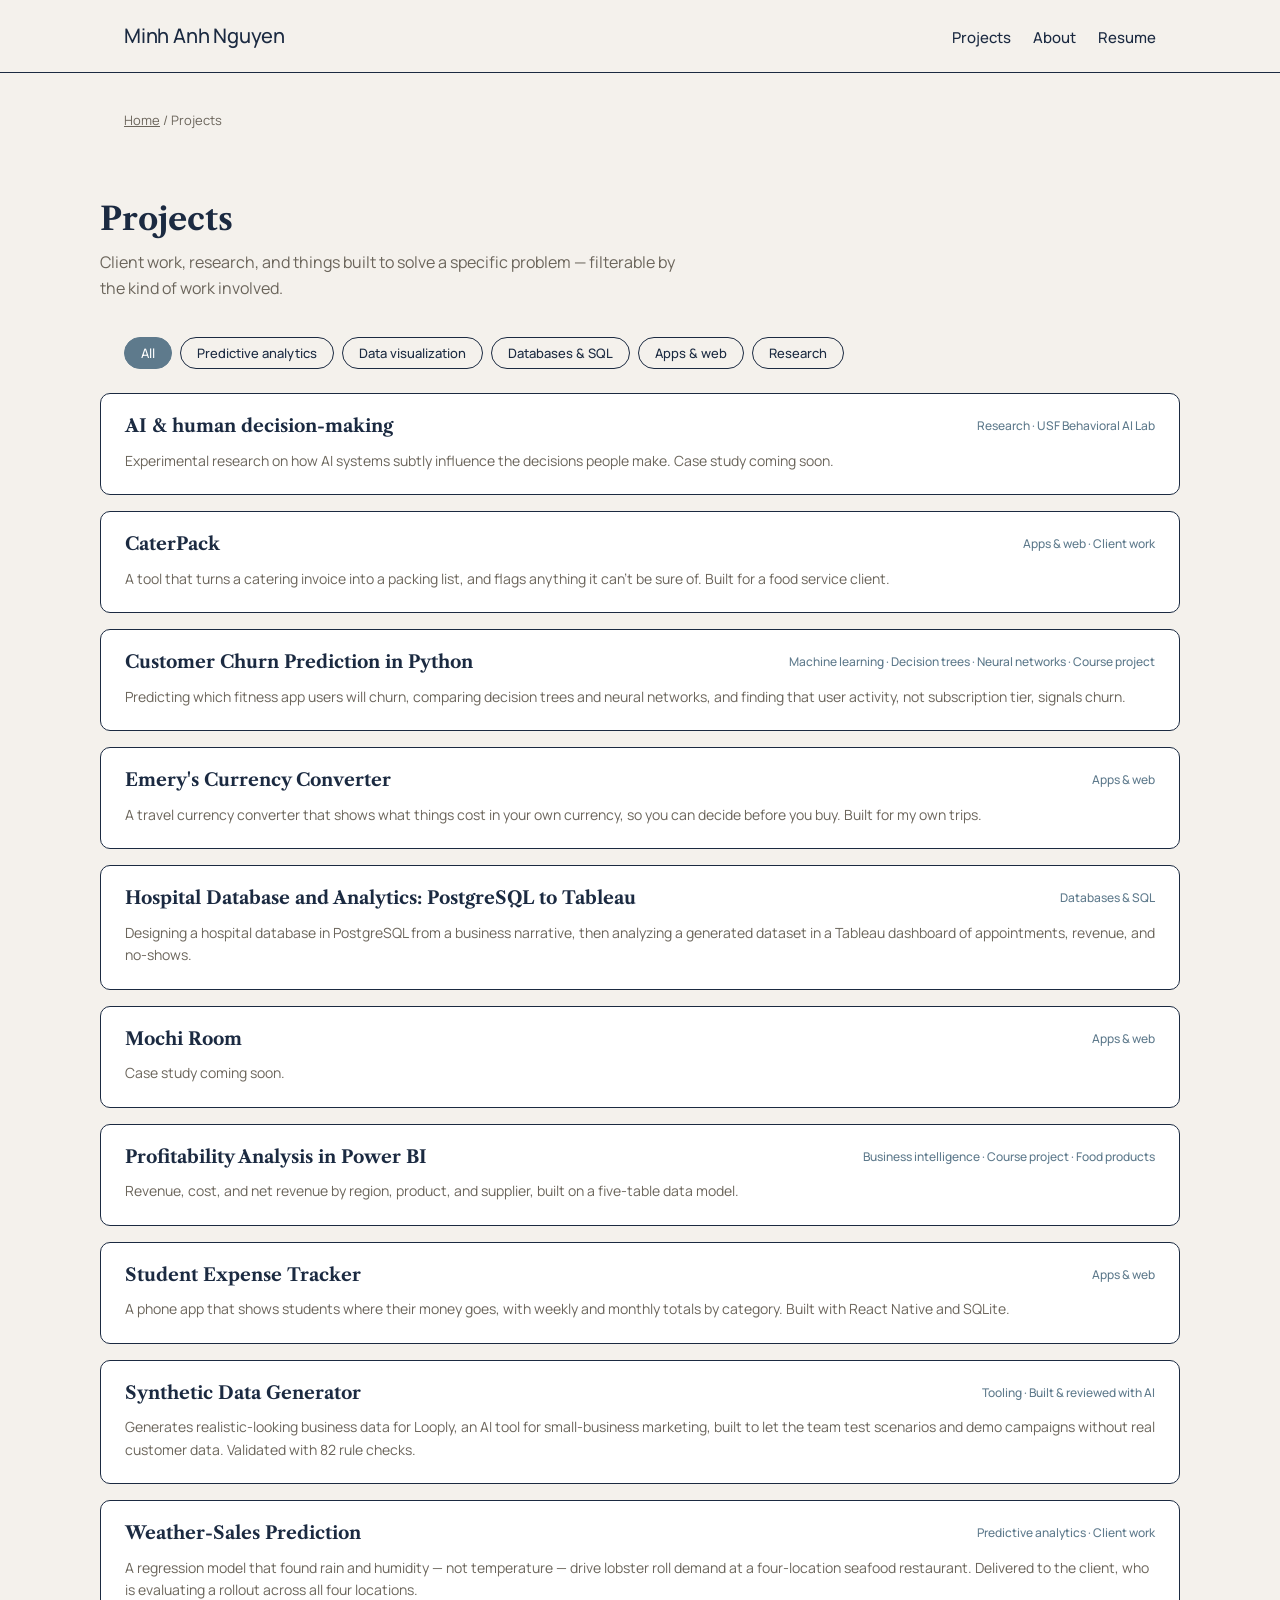
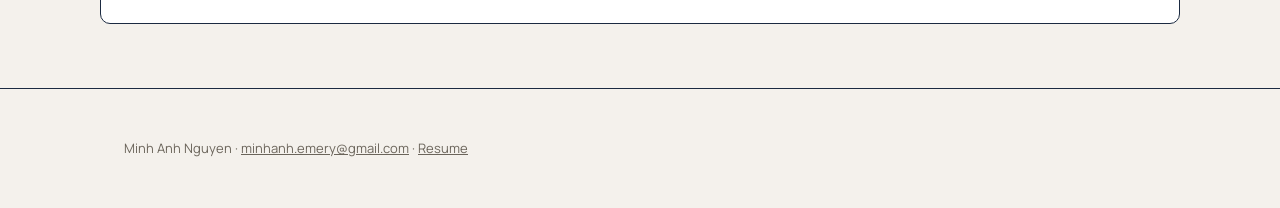
==== projects.html @ ef8d98a0 "tailor index page and projects" ====
<!DOCTYPE html>
<html lang="en">
<head>
  <meta charset="UTF-8">
  <meta name="viewport" content="width=device-width, initial-scale=1.0">
  <title>Projects — Minh Anh Nguyen</title>
  <meta name="description" content="A full index of Minh Anh Nguyen's analytics, database, app, and research projects.">
  <link rel="preconnect" href="https://fonts.googleapis.com">
  <link rel="preconnect" href="https://fonts.gstatic.com" crossorigin>
  <link rel="stylesheet" href="https://fonts.googleapis.com/css2?family=Libre+Caslon+Text:wght@400;700&family=Manrope:wght@400;500&display=swap">
  <link rel="stylesheet" href="styles.css">
</head>
<body>

  <nav class="nav">
    <div class="nav__inner">
      <a href="index.html" class="wordmark">Minh Anh Nguyen</a>
      <div class="nav__links">
        <a href="projects.html">Projects</a>
        <a href="index.html#about">About</a>
        <a href="resume.pdf">Resume</a>
      </div>
    </div>
  </nav>

  <div class="wrap">
    <p class="breadcrumb"><a href="index.html">Home</a> / Projects</p>
  </div>

  <div class="wrap page-head">
    <h1>Projects</h1>
    <p>Client work, research, and things built to solve a specific problem — filterable by the kind of work involved.</p>
  </div>

  <div class="wrap">
    <div class="filters" role="group" aria-label="Filter projects">
      <button class="toggle is-active" data-filter="all" type="button">All</button>
      <button class="toggle" data-filter="predictive" type="button">Predictive analytics</button>
      <button class="toggle" data-filter="dataviz" type="button">Data visualization</button>
      <button class="toggle" data-filter="database" type="button">Databases &amp; SQL</button>
      <button class="toggle" data-filter="app" type="button">Apps &amp; web</button>
      <button class="toggle" data-filter="research" type="button">Research</button>
    </div>
  </div>

  <div class="wrap project-list" id="projectList">

    <div class="project-row" data-cat="research">
      <h2 class="project-row__title">AI &amp; human decision-making</h2>
      <p class="project-row__meta">Research · USF Behavioral AI Lab</p>
      <p class="project-row__desc">Experimental research on how AI systems subtly influence the decisions people make. Case study coming soon.</p>
    </div>

    <a class="project-row" href="projects/caterpack.html" data-cat="app">
      <h2 class="project-row__title">CaterPack</h2>
      <p class="project-row__meta">Apps &amp; web · Client work</p>
      <p class="project-row__desc">A tool that turns a catering invoice into a packing list, and flags anything it can't be sure of. Built for a food service client.</p>
    </a>

    <a class="project-row" href="projects/churn-prediction.html" data-cat="predictive">
      <h2 class="project-row__title">Customer Churn Prediction in Python</h2>
      <p class="project-row__meta">Machine learning · Decision trees · Neural networks · Course project</p>
      <p class="project-row__desc">Predicting which fitness app users will churn, comparing decision trees and neural networks, and finding that user activity, not subscription tier, signals churn.</p>
    </a>

    <a class="project-row" href="projects/currency-converter.html" data-cat="app">
      <h2 class="project-row__title">Emery's Currency Converter</h2>
      <p class="project-row__meta">Apps &amp; web</p>
      <p class="project-row__desc">A travel currency converter that shows what things cost in your own currency, so you can decide before you buy. Built for my own trips.</p>
    </a>

    <a class="project-row" href="projects/hospital-database.html" data-cat="database">
      <h2 class="project-row__title">Hospital Database and Analytics: PostgreSQL to Tableau</h2>
      <p class="project-row__meta">Databases &amp; SQL</p>
      <p class="project-row__desc">Designing a hospital database in PostgreSQL from a business narrative, then analyzing a generated dataset in a Tableau dashboard of appointments, revenue, and no-shows.</p>
    </a>

    <div class="project-row" data-cat="app">
      <h2 class="project-row__title">Mochi Room</h2>
      <p class="project-row__meta">Apps &amp; web</p>
      <p class="project-row__desc">Case study coming soon.</p>
    </div>

    <a class="project-row" href="projects/revenue-dashboard.html" data-cat="dataviz">
      <h2 class="project-row__title">Profitability Analysis in Power BI</h2>
      <p class="project-row__meta">Business intelligence · Course project · Food products</p>
      <p class="project-row__desc">Revenue, cost, and net revenue by region, product, and supplier, built on a five-table data model.</p>
    </a>

    <a class="project-row" href="projects/expense-tracker.html" data-cat="app">
      <h2 class="project-row__title">Student Expense Tracker</h2>
      <p class="project-row__meta">Apps &amp; web</p>
      <p class="project-row__desc">A phone app that shows students where their money goes, with weekly and monthly totals by category. Built with React Native and SQLite.</p>
    </a>

    <a class="project-row" href="projects/datagen.html" data-cat="app database">
      <h2 class="project-row__title">Synthetic Data Generator</h2>
      <p class="project-row__meta">Tooling · Built &amp; reviewed with AI</p>
      <p class="project-row__desc">Generates realistic-looking business data for Looply, an AI tool for small-business marketing, built to let the team test scenarios and demo campaigns without real customer data. Validated with 82 rule checks.</p>
    </a>

    <a class="project-row" href="projects/weather-sales.html" data-cat="predictive">
      <h2 class="project-row__title">Weather-Sales Prediction</h2>
      <p class="project-row__meta">Predictive analytics · Client work</p>
      <p class="project-row__desc">A regression model that found rain and humidity — not temperature — drive lobster roll demand at a four-location seafood restaurant. Delivered to the client, who is evaluating a rollout across all four locations.</p>
    </a>

  </div>

  <footer class="footer">
    <div class="wrap">
      <p>Minh Anh Nguyen · <a href="mailto:minhanh.emery@gmail.com">minhanh.emery@gmail.com</a> · <a href="resume.pdf">Resume</a></p>
    </div>
  </footer>

  <script>
    const rows = document.querySelectorAll(".project-row");
    document.querySelectorAll(".filters .toggle").forEach((btn) => {
      btn.addEventListener("click", () => {
        const f = btn.dataset.filter;
        document.querySelectorAll(".filters .toggle").forEach((b) => b.classList.toggle("is-active", b === btn));
        rows.forEach((row) => {
          const cats = (row.dataset.cat || "").split(" ");
          row.classList.toggle("is-hidden", f !== "all" && !cats.includes(f));
        });
      });
    });
  </script>
</body>
</html>
---- styles.css ----
/* ==========================================================================
   Minh Anh Nguyen — portfolio
   Design tokens
   ========================================================================== */
:root {
  --bg: #F4F1EC;
  --navy: #1B2A41;
  --gray: #6B655B;
  --steel: #5E7A8C;
  --terracotta: #8A4C29;
  --card: #FFFFFF;

  --serif: "Libre Caslon Text", Georgia, "Times New Roman", serif;
  --sans: "Manrope", -apple-system, BlinkMacSystemFont, "Segoe UI", Helvetica, Arial, sans-serif;

  --maxw: 1080px;
  --radius-card: 10px;
  --radius-pill: 20px;
}

/* ==========================================================================
   Reset / base
   ========================================================================== */
*, *::before, *::after { box-sizing: border-box; }

html { -webkit-text-size-adjust: 100%; scroll-behavior: smooth; }

body {
  margin: 0;
  background: var(--bg);
  color: var(--navy);
  font-family: var(--sans);
  font-weight: 400;
  font-size: 16px;
  line-height: 1.6;
  -webkit-font-smoothing: antialiased;
}

h1, h2, h3 { font-family: var(--serif); font-weight: 700; line-height: 1.2; color: var(--navy); }

a { color: var(--steel); text-decoration: none; }
a:hover { text-decoration: underline; }

img { max-width: 100%; display: block; }

.wrap { max-width: var(--maxw); margin: 0 auto; padding: 0 24px; }

/* ==========================================================================
   Nav
   ========================================================================== */
.nav {
  border-bottom: 1px solid var(--navy);
}
.nav__inner {
  max-width: var(--maxw);
  margin: 0 auto;
  padding: 20px 24px;
  display: flex;
  align-items: baseline;
  justify-content: space-between;
  gap: 24px;
}
.wordmark {
  font-family: var(--sans);
  font-size: 20px;
  font-weight: 500;
  color: var(--navy);
  letter-spacing: -0.01em;
}
.wordmark:hover { text-decoration: none; }
.nav__links {
  display: flex;
  gap: 22px;
  font-size: 15px;
  font-weight: 500;
}
.nav__links a { color: var(--navy); }
.nav__links a:hover { color: var(--steel); text-decoration: none; }

/* ==========================================================================
   Shared section furniture
   ========================================================================== */

section { padding: 64px 0; border-bottom: 1px solid rgba(27, 42, 65, 0.12); }
section:last-of-type { border-bottom: none; }

.section-title { font-size: 26px; margin: 0 0 28px; }
.section-lede { font-size: 14px; color: #4A5568; margin: -18px 0 24px; }


/* Filter toggle buttons (projects page) */
.toggle {
  font-family: var(--sans);
  font-size: 13px;
  font-weight: 500;
  padding: 6px 16px;
  border-radius: var(--radius-pill);
  border: 1px solid var(--navy);
  background: transparent;
  color: var(--navy);
  cursor: pointer;
  transition: background 0.12s ease, color 0.12s ease;
}
.toggle:hover { background: rgba(94, 122, 140, 0.12); }
.toggle.is-active {
  background: var(--steel);
  border-color: var(--steel);
  color: #fff;
}

/* ==========================================================================
   Story hero (home page): two story cards styled as paper tickets
   ========================================================================== */
.story-hero { padding: 56px 0 64px; border-bottom: 1px solid rgba(27, 42, 65, 0.12); }
.story-hero__lead {
  font-family: var(--serif);
  font-size: 15px;
  font-weight: 400;
  letter-spacing: 0.04em;
  color: #6B5F4D;
  margin: 0 0 18px;
}
.story-grid {
  display: grid;
  grid-template-columns: repeat(auto-fit, minmax(260px, 1fr));
  gap: 16px;
}
.story-card {
  background: #FFFDF6;
  border: 1px dashed #A89F8C;
  border-radius: 6px;
  display: flex;
  flex-direction: column;
}
.story-card__strip,
.story-card__ticket,
.story-card__fine {
  font-family: ui-monospace, "SF Mono", Menlo, Consolas, monospace;
}
.story-card__strip {
  display: flex;
  justify-content: space-between;
  gap: 12px;
  padding: 8px 18px;
  border-bottom: 1px dashed #A89F8C;
  font-size: 11px;
  text-transform: uppercase;
  letter-spacing: 0.1em;
  color: #6B5F4D;
}
.story-card__body { padding: 16px 18px; display: flex; flex-direction: column; flex: 1; }
.story-card__title { font-family: var(--serif); font-size: 23px; font-weight: 500; color: var(--navy); margin: 0 0 10px; }
.story-card__text { font-size: 14px; line-height: 1.55; color: #4A5568; margin: 0 0 14px; }
.story-card__ticket {
  font-size: 12px;
  line-height: 1.9;
  color: #2B2620;
  border-top: 1px dashed #A89F8C;
  padding-top: 10px;
  margin-bottom: 14px;
}
.story-card__struck { text-decoration: line-through; color: #8B7F6B; }
.story-card__key { font-weight: 500; }
.story-card__accent { color: var(--terracotta); }
.story-card__fine { font-size: 11px; color: #8B7F6B; margin-top: 4px; }
.story-card__link { margin-top: auto; font-size: 14px; font-weight: 500; color: var(--terracotta); }

.story-checklist { list-style: none; margin: 0; padding: 0; }
.story-checklist li { display: flex; align-items: center; gap: 10px; }
.story-check {
  position: relative;
  flex-shrink: 0;
  width: 12px;
  height: 12px;
  border: 1.5px solid var(--navy);
  border-radius: 2px;
  box-sizing: border-box;
}
.story-check.is-checked::after {
  content: "";
  position: absolute;
  left: 2.5px;
  top: -1px;
  width: 4px;
  height: 7px;
  border: solid var(--terracotta);
  border-width: 0 2px 2px 0;
  transform: rotate(45deg);
}


/* Centered button row and contact card */
.cta-row { text-align: center; margin-top: 24px; }
.cta-contact {
  background: var(--card);
  border: 1px solid #D4CEC2;
  border-radius: 14px;
  padding: 22px;
  display: flex;
  flex-wrap: wrap;
  gap: 16px;
  justify-content: space-between;
  align-items: center;
}
.cta-contact__title { font-family: var(--serif); font-size: 22px; font-weight: 500; color: var(--navy); margin: 0 0 6px; }
.cta-contact__body { font-size: 14px; color: #4A5568; margin: 0 0 6px; }
.cta-contact__links { font-size: 13px; color: var(--steel); margin: 0; }
.cta-contact__links a { color: var(--steel); text-decoration: underline; }

/* ==========================================================================
   Featured work
   ========================================================================== */
.cards {
  display: grid;
  grid-template-columns: repeat(2, 1fr);
  gap: 20px;
}
.card {
  background: var(--card);
  border: 1px solid var(--navy);
  border-radius: var(--radius-card);
  padding: 24px;
  display: flex;
  flex-direction: column;
  gap: 10px;
}
.card:hover { text-decoration: none; }
a.card:hover .card__title { color: var(--steel); }
.card__title {
  font-family: var(--serif);
  font-weight: 700;
  font-size: 19px;
  margin: 0;
  color: var(--navy);
}
.card__desc {
  font-size: 14px;
  color: var(--gray);
  margin: 0;
  flex: 1;
}


/* ==========================================================================
   Chips (shared: tool and skill tags on every page)
   ========================================================================== */
.chips {
  list-style: none;
  margin: 0;
  padding: 0;
  display: flex;
  flex-wrap: wrap;
  gap: 7px;
}
.chips li {
  background: var(--bg);
  border: 0.5px solid #D8D3C9;
  border-radius: 6px;
  font-size: 13px;
  line-height: 1.4;
  color: var(--navy);
  padding: 5px 10px;
}

/* ==========================================================================
   Skills (home page)
   ========================================================================== */
.skills-heading { font-family: var(--serif); font-size: 24px; font-weight: 500; color: var(--navy); margin: 0 0 20px; }
.skills-rows { display: flex; flex-direction: column; gap: 12px; }
.skills-row {
  background: var(--card);
  border: 1px solid #D4CEC2;
  border-radius: 12px;
  padding: 16px 18px;
  display: grid;
  grid-template-columns: minmax(0, 1fr) minmax(0, 1fr);
  gap: 12px 28px;
  align-items: start;   /* chips sit at the top of each row */
}
.skills-row__title { font-family: var(--serif); font-size: 18px; font-weight: 500; color: var(--navy); margin: 0 0 4px; }
.skills-row__desc { font-size: 14px; line-height: 1.6; color: #4A5568; margin: 0; }
.skills-row__tools { display: flex; flex-direction: column; gap: 6px; }
.skills-label {
  margin: 4px 0 0;
  font-size: 11px;
  font-weight: 500;
  text-transform: uppercase;
  letter-spacing: 0.06em;
  color: var(--terracotta);
}
.skills-label:first-child { margin-top: 0; }
.skills-row .chips { gap: 6px; }
.skills-row .chips li { font-size: 12px; padding: 4px 9px; }
@media (max-width: 640px) {
  .skills-row { grid-template-columns: 1fr; }
}

/* ==========================================================================
   About
   ========================================================================== */
.about__grid {
  display: grid;
  grid-template-columns: 240px 1fr;
  gap: 44px;
  align-items: start;
}
.about__portrait {
  width: 240px;
  height: 300px;
  border-radius: 14px;
  object-fit: cover;
  object-position: 50% 20%;
  border: 1px solid var(--navy);
}
.about__text p { max-width: 60ch; font-size: 15px; margin-top: 0; }
.about__text p:last-child { margin-bottom: 0; }

/* ==========================================================================
   Footer
   ========================================================================== */
.footer {
  padding: 36px 0;
  font-size: 13px;
  color: var(--gray);
  border-top: 1px solid var(--navy);
}
.footer a { color: var(--gray); text-decoration: underline; }

/* ==========================================================================
   Projects index page
   ========================================================================== */
.page-head { padding: 56px 0 8px; }
.page-head h1 { font-size: 32px; margin: 0 0 12px; }
.page-head p { color: var(--gray); max-width: 60ch; margin: 0; }

.breadcrumb { font-size: 13px; color: var(--gray); padding: 24px 0 0; }
.breadcrumb a { color: var(--gray); text-decoration: underline; }

.filters {
  display: flex;
  gap: 8px;
  flex-wrap: wrap;
  padding: 28px 0 0;
}

.project-list { padding: 24px 0 64px; display: grid; gap: 16px; }
.project-row {
  background: var(--card);
  border: 1px solid var(--navy);
  border-radius: var(--radius-card);
  padding: 22px 24px;
  display: grid;
  grid-template-columns: 1fr auto;
  gap: 6px 20px;
  align-items: start;
}
.project-row.is-hidden { display: none; }
.project-row__title { font-family: var(--serif); font-weight: 700; font-size: 18px; margin: 0; }
.project-row__meta { font-size: 12px; font-weight: 500; color: var(--steel); margin: 0; }
.project-row__desc { font-size: 14px; color: var(--gray); margin: 6px 0 0; grid-column: 1 / -1; }

/* ==========================================================================
   Case study page
   ========================================================================== */
.case { padding-top: 8px; }
.case__title { font-size: 34px; margin: 18px 0 14px; max-width: 20ch; }
.case__tagline { font-family: var(--serif); font-size: 20px; line-height: 1.4; color: var(--navy); margin: -4px 0 14px; }
.case__context {
  font-size: 13px;
  font-weight: 500;
  color: var(--steel);
  margin: 0 0 6px;
}
.case__confidential { font-size: 13px; font-style: italic; color: var(--gray); margin: 0 0 32px; }

.stats {
  display: grid;
  grid-template-columns: repeat(3, 1fr);
  gap: 14px;
  align-items: stretch;
  margin: 0 0 44px;
}
.stat {
  background: var(--card);
  border: 1px solid #D4CEC2;
  border-radius: 14px;
  padding: 18px 20px;
  transition: transform 0.18s ease, border-color 0.18s ease;
}
.stat:hover { border-color: var(--terracotta); }
@media (prefers-reduced-motion: no-preference) {
  .stat:hover { transform: translateY(-3px); }
}
.stat__icon {
  width: 34px;
  height: 34px;
  border-radius: 8px;
  background: #EFE1D6;
  color: var(--terracotta);
  display: flex;
  align-items: center;
  justify-content: center;
  margin-bottom: 12px;
}
.stat__icon svg {
  width: 19px;
  height: 19px;
  fill: none;
  stroke: currentColor;
  stroke-width: 1.75;
  stroke-linecap: round;
  stroke-linejoin: round;
}
.stat strong {
  display: block;
  font-family: var(--serif);
  font-size: 20px;
  font-weight: 500;
  color: var(--navy);
  margin-bottom: 4px;
}
.stat span { display: block; font-size: 14px; line-height: 1.5; color: #4A5568; }

/* pages without a confidentiality note */
.case__context + .stats { margin-top: 26px; }
/* italic note in the page header, under the tags */
.case .case__note { font-size: 14px; font-style: italic; color: var(--gray); max-width: 68ch; margin: 8px 0 0; }
.case__note + .stats { margin-top: 26px; }

/* Hero screenshot under the stat boxes */
.case__figure { margin: -20px 0 44px; }
.case__figure img {
  width: 100%;
  height: auto;
  border: 1px solid #D4CEC2;
  border-radius: 14px;
}
.case__caption { font-size: 12px; color: var(--steel); margin-top: 12px; }

.case__body { max-width: 68ch; padding-bottom: 64px; }
.case__body h2 {
  font-size: 22px;
  margin: 40px 0 14px;
}
.case__body p { font-size: 15px; margin: 0 0 16px; }
.case__list { font-size: 15px; margin: 0 0 16px; padding-left: 20px; }
.case__list li { margin-bottom: 10px; }
.case__list strong { font-weight: 500; }
.case__list li::marker { color: var(--terracotta); }

/* Workflow diagram: arrows sit in the column gap */
.flow {
  list-style: none;
  margin: 24px 0 0;
  padding: 0;
  display: grid;
  grid-template-columns: repeat(4, 1fr);
  gap: 22px;
}
.flow__step {
  position: relative;
  background: var(--card);
  border: 0.5px solid #D4CEC2;
  border-radius: 12px;
  padding: 14px;
  display: flex;
  flex-direction: column;
}
.flow__num { font-size: 11px; font-weight: 500; color: var(--terracotta); margin-bottom: 4px; }
.flow__title { font-family: var(--serif); font-size: 16px; line-height: 1.25; color: var(--navy); margin-bottom: 4px; }
.flow__sub { font-size: 12px; line-height: 1.45; color: #4A5568; }
.flow__arrow {
  position: absolute;
  top: 50%;
  right: -19px;
  width: 16px;
  height: 16px;
  margin-top: -8px;
  fill: none;
  stroke: var(--terracotta);
  stroke-width: 1.75;
  stroke-linecap: round;
  stroke-linejoin: round;
}

/* What mattered: factor card */
.factors { margin: 20px 0; }
.factors__card {
  list-style: none;
  margin: 0;
  padding: 0;
  background: var(--card);
  border: 1px solid #D4CEC2;
  border-radius: 14px;
}
.factor {
  display: flex;
  align-items: center;
  gap: 14px;
  padding: 14px 20px;
}
.factor + .factor { border-top: 0.5px solid #D4CEC2; }
.factor__icon {
  width: 34px;
  height: 34px;
  flex-shrink: 0;
  border-radius: 8px;
  display: flex;
  align-items: center;
  justify-content: center;
}
.factor__icon svg {
  width: 19px;
  height: 19px;
  fill: none;
  stroke: currentColor;
  stroke-width: 1.75;
  stroke-linecap: round;
  stroke-linejoin: round;
}
.factor__name { flex: 1; font-family: var(--serif); font-size: 18px; color: var(--navy); }
.factor__pill {
  font-size: 12px;
  font-weight: 500;
  border-radius: 999px;
  padding: 4px 11px;
  white-space: nowrap;
}
/* rust rows: weather drivers, flagged audit checks; steel rows: no effect, passed checks */
.factor--lower .factor__icon,
.factor--flagged .factor__icon { background: #EFE1D6; color: var(--terracotta); }
.factor--lower .factor__pill,
.factor--flagged .factor__pill { background: #EFE1D6; color: #5A2F16; }
.factor--little .factor__icon,
.factor--passed .factor__icon { background: #E3E9EE; color: var(--steel); }
.factor--little .factor__pill,
.factor--passed .factor__pill { background: #ECEFF2; color: #3D4A57; }
.factors__card--rules .factor__name { font-family: var(--sans); font-size: 15px; }
.factors__card--rules code {
  font-family: ui-monospace, SFMono-Regular, Menlo, Consolas, monospace;
  font-size: 13px;
  background: var(--bg);
  border: 0.5px solid #D8D3C9;
  border-radius: 4px;
  padding: 1px 5px;
}
.factors__caption { font-size: 12px; color: var(--steel); margin-top: 12px; }

.case__body .case__note { font-style: italic; color: var(--gray); }
.case__code {
  margin: 0 0 16px;
  padding: 14px;
  background: var(--card);
  border: 1px solid #D4CEC2;
  border-radius: 10px;
  overflow-x: auto;
  font-family: ui-monospace, SFMono-Regular, Menlo, Consolas, monospace;
  font-size: 13px;
  line-height: 1.7;
  color: var(--navy);
}

.case__subhead {
  font-family: var(--sans);
  font-size: 14px;
  font-weight: 500;
  line-height: 1.6;
  color: var(--navy);
  margin: 24px 0 8px;
}

/* Inline screenshot that opens full size in a new tab */
.case__zoom { display: block; }
.case__caption + .case__zoom { margin-top: 32px; }
.case__zoom img {
  width: 100%;
  height: auto;
  border: 1px solid #D4CEC2;
  border-radius: 12px;
  cursor: zoom-in;
}
/* Model comparison table */
.results {
  background: var(--card);
  border: 1px solid #D4CEC2;
  border-radius: 14px;
  overflow-x: auto;
  margin: 20px 0 0;
}
.results__table { width: 100%; border-collapse: collapse; font-size: 14px; color: var(--navy); }
.results__table caption {
  text-align: left;
  font-size: 12px;
  color: var(--steel);
  padding: 12px 16px 4px;
}
.results__table th,
.results__table td { padding: 10px 16px; text-align: left; white-space: nowrap; font-weight: 400; }
.results__table thead th { color: #4A5568; font-weight: 500; }
.results__table tbody tr { border-top: 0.5px solid #D4CEC2; }
/* text table: cells wrap instead of scrolling */
.results__table--wrap th,
.results__table--wrap td { white-space: normal; vertical-align: top; }
.results__table--wrap tbody th { color: var(--navy); width: 28%; }
.visually-hidden { position: absolute; width: 1px; height: 1px; overflow: hidden; clip: rect(0 0 0 0); white-space: nowrap; }
.results + .case__plain { margin-top: 12px; }
.results__best { background: #EFE1D6; }
.results__table .results__best th,
.results__table .results__best td { font-weight: 500; }

/* Phone screenshots under the stat boxes */
.shots {
  display: grid;
  grid-template-columns: repeat(auto-fit, minmax(150px, 1fr));
  gap: 14px;
  max-width: 760px;
  margin: -20px auto 44px;
}
.shots--solo { grid-template-columns: 1fr; max-width: 340px; }
.shots--wide { grid-template-columns: repeat(auto-fit, minmax(220px, 1fr)); max-width: none; }
.shot { margin: 0; }
.shot img {
  display: block;
  width: 100%;
  height: auto;
  border: 1px solid #D4CEC2;
  border-radius: 14px;
}

.case__body .case__plain { font-size: 14px; color: #4A5568; }

/* Schema diagram (inline SVG) */
.schema { margin: 0; }
.schema svg { display: block; width: 100%; height: auto; }
.schema .tt { font-family: var(--serif); }

/* Feature importance bars */
.bars { list-style: none; margin: 32px 0 0; padding: 0; display: grid; gap: 12px; }
.bar {
  display: grid;
  grid-template-columns: 11rem 1fr 3rem;
  align-items: center;
  gap: 14px;
}
.bar__label { font-family: var(--serif); font-size: 17px; color: var(--navy); }
.bar__track { height: 10px; border-radius: 999px; background: #ECE7DD; overflow: hidden; }
.bar__fill { display: block; height: 100%; min-width: 3px; border-radius: 999px; background: var(--terracotta); }
.bar__value { font-size: 14px; color: var(--navy); text-align: right; }
.bars__note { font-size: 14px; color: #4A5568; margin-top: 16px; }

.case__notebook,
.case__more { font-size: 14px; color: #4A5568; margin: 0 0 12px; }
.case__notebook a,
.case__more a { color: var(--terracotta); }
.case__more { margin-top: 14px; }
.case__notebook + .stats { margin-top: 14px; }
/* App icon above a case title */
.case__icon { display: block; width: 56px; height: auto; border-radius: 14px; margin-top: 18px; }
.case__icon + .case__title { margin-top: 14px; }

/* Call-to-action button */
.case__cta {
  display: inline-block;
  padding: 12px 22px;
  background: var(--terracotta);
  color: #FBF7EC;
  border-radius: 10px;
  font-size: 16px;
  font-weight: 500;
  text-decoration: none;
  transition: transform 0.15s ease, background-color 0.15s ease;
}
.case__cta:hover { background: #6F3C20; text-decoration: none; }
.case__cta:focus-visible { outline: 2px solid var(--navy); outline-offset: 3px; }
@media (prefers-reduced-motion: no-preference) {
  .case__cta:hover { transform: translateY(-1px); }
}
.case__try { margin-top: 18px; }
.case__try-note { font-size: 14px; color: #4A5568; margin-top: 8px; }
.case__downloads { display: flex; flex-wrap: wrap; gap: 4px 18px; font-size: 14px; margin-top: 6px; }
.case__downloads a { color: var(--terracotta); font-weight: 500; }
.case__try + .stats { margin-top: 26px; }

.case__body .callout {
  border-left: 3px solid var(--terracotta);
  padding-left: 16px;
  color: var(--navy);
  font-size: 15px;
}

.case-nav {
  border-top: 1px solid var(--navy);
  padding: 28px 0 64px;
  font-size: 15px;
  font-weight: 500;
}

/* ==========================================================================
   Responsive
   ========================================================================== */
@media (max-width: 820px) {
  .cards { grid-template-columns: 1fr; }
  .case__title { font-size: 28px; }
  .about__grid { grid-template-columns: 1fr; gap: 24px; }
  .about__portrait { width: 190px; height: 238px; }
}

@media (max-width: 640px) {
  .stats { grid-template-columns: 1fr; }
}

@media (max-width: 560px) {
  .flow { grid-template-columns: 1fr; }
  .flow__arrow { top: auto; right: auto; bottom: -19px; left: 50%; margin: 0 0 0 -8px; transform: rotate(90deg); }
}

@media (max-width: 420px) {
  /* pill drops under the name, aligned past the icon tile (34px + 14px gap) */
  .factor { flex-wrap: wrap; row-gap: 6px; }
  .factor__name { flex-basis: calc(100% - 48px); }
  .factor__pill { margin-left: 48px; }
}

@media (max-width: 520px) {
  /* bar chart: label and value on one line, bar underneath */
  .bar { grid-template-columns: 1fr auto; row-gap: 6px; }
  .bar__track { grid-column: 1 / -1; grid-row: 2; }
  .nav__inner { flex-direction: column; align-items: flex-start; gap: 10px; }
  .project-row { grid-template-columns: 1fr; }
}
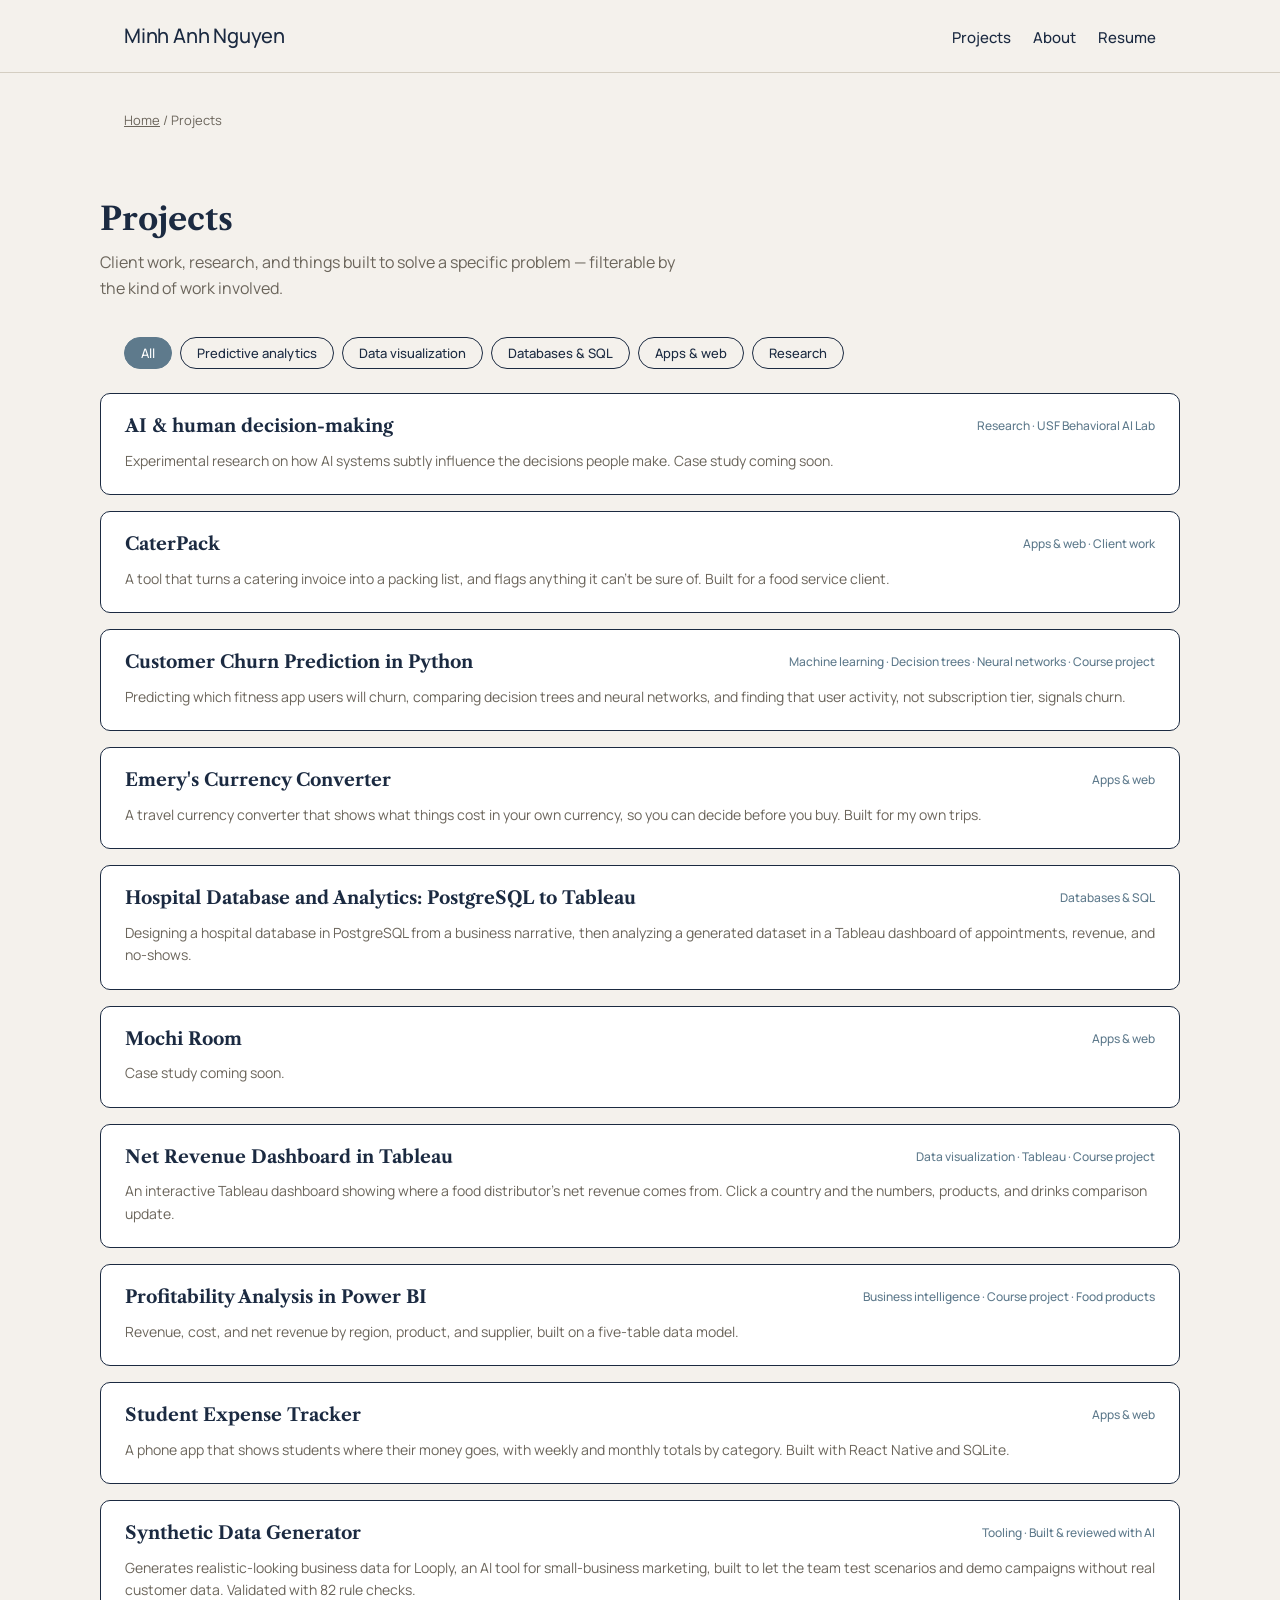
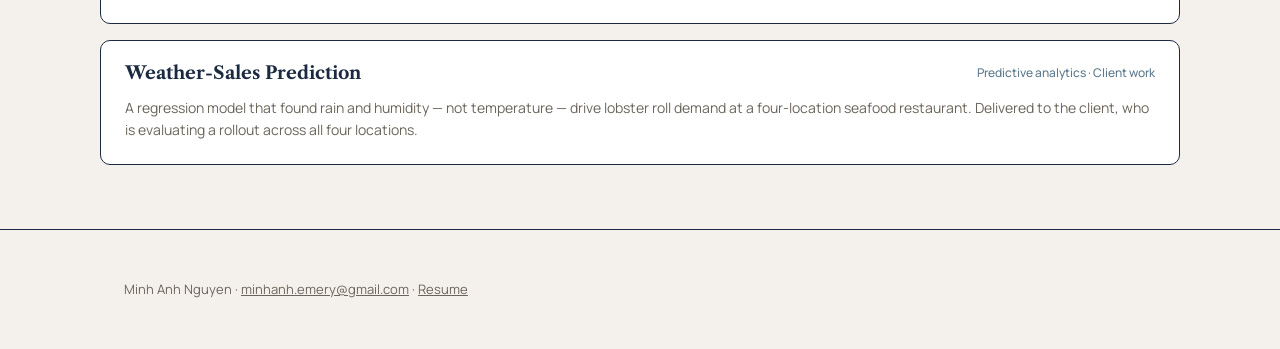
==== commit 892591e4: "revise home page" ====
--- a/projects.html
+++ b/projects.html
@@ -81,6 +81,12 @@
       <p class="project-row__desc">Case study coming soon.</p>
     </div>
 
+    <a class="project-row" href="projects/tableau-dashboard.html" data-cat="dataviz">
+      <h2 class="project-row__title">Net Revenue Dashboard in Tableau</h2>
+      <p class="project-row__meta">Data visualization · Tableau · Course project</p>
+      <p class="project-row__desc">An interactive Tableau dashboard showing where a food distributor's net revenue comes from. Click a country and the numbers, products, and drinks comparison update.</p>
+    </a>
+
     <a class="project-row" href="projects/revenue-dashboard.html" data-cat="dataviz">
       <h2 class="project-row__title">Profitability Analysis in Power BI</h2>
       <p class="project-row__meta">Business intelligence · Course project · Food products</p>
--- a/styles.css
+++ b/styles.css
@@ -48,8 +48,13 @@
 /* ==========================================================================
    Nav
    ========================================================================== */
+html { scroll-padding-top: 80px; }
 .nav {
-  border-bottom: 1px solid var(--navy);
+  position: sticky;
+  top: 0;
+  z-index: 50;
+  background: #F4F1EC;
+  border-bottom: 1px solid #D4CEC2;
 }
 .nav__inner {
   max-width: var(--maxw);
@@ -109,88 +114,228 @@
 }
 
 /* ==========================================================================
-   Story hero (home page): two story cards styled as paper tickets
-   ========================================================================== */
-.story-hero { padding: 56px 0 64px; border-bottom: 1px solid rgba(27, 42, 65, 0.12); }
-.story-hero__lead {
+   Hero (home page)
+   ========================================================================== */
+.intro-hero { border-bottom: 1px solid rgba(27, 42, 65, 0.12); }
+.intro-grid {
+  display: grid;
+  grid-template-columns: minmax(0, 1.15fr) minmax(0, 1fr);
+  gap: 64px;
+  align-items: center;
+  padding-top: 72px;
+  padding-bottom: 80px;
+}
+.intro-portrait {
+  width: 96px;
+  height: 96px;
+  overflow: hidden;
+  border-radius: 50%;
+  border: 1px solid #D4CEC2;
+  box-shadow: 0 0 0 4px #F4F1EC, 0 0 0 5px #D4CEC2;
+}
+.intro-portrait img {
+  width: 100%;
+  height: 100%;
+  object-fit: cover;
+  /* Crop tuning: the second value of object-position (now 40%) moves the
+     photo's focus up (smaller %) or down (larger %). A higher scale (now 1,
+     no zoom) gives a tighter crop on the face; once scale is above 1, the
+     second value of transform-origin (now 50%) also shifts the zoomed focus. */
+  object-position: 50% 40%;
+  transform: scale(1);
+  transform-origin: 50% 50%;
+}
+.intro-school { margin: 20px 0 0; }
+.intro-school__name {
+  display: block;
+  font-size: 13px;
+  font-weight: 500;
+  text-transform: uppercase;
+  letter-spacing: 0.08em;
+  color: #8A4C29;
+}
+.intro-school__detail {
+  display: block;
+  margin-top: 4px;
+  font-size: 14px;
+  font-weight: 400;
+  letter-spacing: 0.02em;
+  color: #5E7A8C;
+}
+.intro-name {
   font-family: var(--serif);
-  font-size: 15px;
-  font-weight: 400;
-  letter-spacing: 0.04em;
-  color: #6B5F4D;
-  margin: 0 0 18px;
-}
-.story-grid {
-  display: grid;
-  grid-template-columns: repeat(auto-fit, minmax(260px, 1fr));
-  gap: 16px;
-}
-.story-card {
-  background: #FFFDF6;
-  border: 1px dashed #A89F8C;
-  border-radius: 6px;
-  display: flex;
-  flex-direction: column;
-}
-.story-card__strip,
-.story-card__ticket,
-.story-card__fine {
-  font-family: ui-monospace, "SF Mono", Menlo, Consolas, monospace;
-}
-.story-card__strip {
-  display: flex;
-  justify-content: space-between;
-  gap: 12px;
-  padding: 8px 18px;
-  border-bottom: 1px dashed #A89F8C;
+  font-size: clamp(34px, 4.6vw, 52px);
+  font-weight: 500;
+  line-height: 1.1;
+  color: #1B2A41;
+  margin: 20px 0 0;
+}
+.intro-statement {
+  font-family: var(--serif);
+  font-size: clamp(17px, 1.8vw, 21px);
+  font-weight: 500;
+  line-height: 1.45;
+  color: #1B2A41;
+  max-width: 480px;
+  margin: 24px 0 0;
+}
+.intro-skills {
+  display: grid;
+  grid-template-columns: repeat(3, minmax(0, 1fr));
+  align-items: start;
+  margin-top: 44px;
+  padding: 22px 0;
+  border-top: 1px solid #D4CEC2;
+  border-bottom: 1px solid #D4CEC2;
+}
+.intro-skill { display: block; text-decoration: none; }
+.intro-skill:hover { text-decoration: none; }
+.intro-skill + .intro-skill { border-left: 1px solid #D4CEC2; padding-left: 16px; }
+.intro-skill:not(:last-child) { padding-right: 12px; }
+.intro-skill__big {
+  display: block;
+  font-family: var(--serif);
+  font-size: 18px;
+  font-weight: 500;
+  line-height: 1.3;
+  color: #8A4C29;
+}
+.intro-skill:nth-child(2) .intro-skill__big { white-space: nowrap; }
+.intro-skill__caption { display: block; font-size: 13px; color: #5E7A8C; margin-top: 2px; }
+.intro-skill:focus-visible { outline: 2px solid #1B2A41; outline-offset: 3px; }
+.intro-buttons { display: flex; flex-wrap: wrap; gap: 14px; margin-top: 44px; }
+.intro-btn-secondary {
+  display: inline-block;
+  padding: 12px 22px;
+  background: transparent;
+  border: 1px solid #8A4C29;
+  color: #8A4C29;
+  border-radius: 10px;
+  font-size: 16px;
+  font-weight: 500;
+  text-decoration: none;
+  transition: background-color 0.15s ease;
+}
+.intro-btn-secondary:hover { background: #EFE1D6; text-decoration: none; }
+.intro-btn-secondary:focus-visible { outline: 2px solid #1B2A41; outline-offset: 3px; }
+
+.intro-stories { background: #1B2A41; border-radius: 20px; padding: 24px; }
+.intro-stories__header,
+.intro-story__label,
+.intro-story__flow { font-family: ui-monospace, "SF Mono", Menlo, Consolas, monospace; }
+.intro-stories__header {
   font-size: 11px;
   text-transform: uppercase;
   letter-spacing: 0.1em;
-  color: #6B5F4D;
-}
-.story-card__body { padding: 16px 18px; display: flex; flex-direction: column; flex: 1; }
-.story-card__title { font-family: var(--serif); font-size: 23px; font-weight: 500; color: var(--navy); margin: 0 0 10px; }
-.story-card__text { font-size: 14px; line-height: 1.55; color: #4A5568; margin: 0 0 14px; }
-.story-card__ticket {
-  font-size: 12px;
-  line-height: 1.9;
-  color: #2B2620;
-  border-top: 1px dashed #A89F8C;
-  padding-top: 10px;
-  margin-bottom: 14px;
-}
-.story-card__struck { text-decoration: line-through; color: #8B7F6B; }
-.story-card__key { font-weight: 500; }
-.story-card__accent { color: var(--terracotta); }
-.story-card__fine { font-size: 11px; color: #8B7F6B; margin-top: 4px; }
-.story-card__link { margin-top: auto; font-size: 14px; font-weight: 500; color: var(--terracotta); }
-
-.story-checklist { list-style: none; margin: 0; padding: 0; }
-.story-checklist li { display: flex; align-items: center; gap: 10px; }
-.story-check {
-  position: relative;
-  flex-shrink: 0;
-  width: 12px;
-  height: 12px;
-  border: 1.5px solid var(--navy);
-  border-radius: 2px;
+  color: #AEB9C7;
+  margin: 0;
+}
+.intro-story {
+  display: flex;
+  align-items: center;
+  justify-content: space-between;
+  gap: 16px;
+  text-decoration: none;
+  background: rgba(255, 255, 255, 0.06);
+  border: 1px solid rgba(255, 255, 255, 0.16);
+  border-radius: 12px;
+  padding: 16px 18px;
+  margin-top: 14px;
+}
+.intro-stories__header + .intro-story { margin-top: 18px; }
+.intro-story:hover { border-color: #E7CDBB; text-decoration: none; }
+.intro-story:focus-visible { outline: 2px solid #E7CDBB; outline-offset: 2px; }
+.intro-story__label {
+  display: block;
+  font-size: 10.5px;
+  text-transform: uppercase;
+  letter-spacing: 0.1em;
+  color: #E7CDBB;
+}
+.intro-story__title {
+  display: block;
+  font-family: var(--serif);
+  font-size: 17px;
+  font-weight: 500;
+  line-height: 1.25;
+  color: #F4F1EC;
+  margin-top: 6px;
+}
+.intro-story__flow { display: block; font-size: 12px; color: #AEB9C7; margin-top: 8px; }
+.intro-story__text { display: block; min-width: 0; }
+.intro-story__arrow { display: inline-block; flex-shrink: 0; font-size: 20px; color: #E7CDBB; }
+
+.intro-stories__footer {
+  display: block;
+  margin-top: 18px;
+  padding-top: 18px;
+  border-top: 1px solid rgba(255, 255, 255, 0.16);
+}
+.intro-stories__more { font-size: 13px; color: #AEB9C7; text-align: center; margin: 12px 0 0; }
+.intro-stories__btn {
+  display: flex;
+  align-items: center;
+  justify-content: space-between;
+  gap: 16px;
+  width: 100%;
   box-sizing: border-box;
-}
-.story-check.is-checked::after {
-  content: "";
-  position: absolute;
-  left: 2.5px;
-  top: -1px;
-  width: 4px;
-  height: 7px;
-  border: solid var(--terracotta);
-  border-width: 0 2px 2px 0;
-  transform: rotate(45deg);
-}
-
-
-/* Centered button row and contact card */
-.cta-row { text-align: center; margin-top: 24px; }
+  padding: 15px 16px 15px 22px;
+  background: #F4F1EC;
+  color: #1B2A41;
+  border-radius: 12px;
+  font-size: 18px;
+  font-weight: 500;
+  line-height: 1.2;
+  text-decoration: none;
+  transition: transform 0.18s ease, background-color 0.18s ease;
+}
+.intro-stories__btn:hover,
+.intro-stories__btn:focus-visible { background: #E7CDBB; color: #1B2A41; text-decoration: none; }
+.intro-stories__btn:focus-visible { outline: 2px solid #E7CDBB; outline-offset: 3px; }
+.intro-stories__btn-arrow {
+  display: inline-flex;
+  align-items: center;
+  justify-content: center;
+  flex: none;
+  width: 34px;
+  height: 34px;
+  border-radius: 50%;
+  background: #8A4C29;
+  color: #FBF7EC;
+  font-size: 18px;
+  transition: transform 0.18s ease;
+}
+@media (prefers-reduced-motion: no-preference) {
+  .intro-story { transition: transform 0.15s ease, border-color 0.15s ease; }
+  .intro-story:hover { transform: translateY(-2px); }
+  .intro-story__arrow { transition: transform 0.18s ease; }
+  .intro-story:hover .intro-story__arrow,
+  .intro-story:focus-visible .intro-story__arrow { transform: translateX(4px); }
+  .intro-stories__btn:hover,
+  .intro-stories__btn:focus-visible { transform: translateY(-2px); }
+  .intro-stories__btn-arrow { animation: intro-nudge 2.6s ease-in-out infinite; }
+  .intro-stories__btn:hover .intro-stories__btn-arrow,
+  .intro-stories__btn:focus-visible .intro-stories__btn-arrow { animation: none; transform: translateX(4px); }
+}
+@keyframes intro-nudge {
+  0%, 70%, 100% { transform: translateX(0); }
+  80% { transform: translateX(4px); }
+  90% { transform: translateX(0); }
+}
+@media (max-width: 1080px) {
+  /* "Python · R · SQL" stays on one line; smaller size so it fits its column */
+  .intro-skill__big { font-size: 16px; }
+}
+@media (max-width: 860px) {
+  .intro-grid { grid-template-columns: 1fr; }
+}
+@media (max-width: 560px) {
+  .intro-skills { grid-template-columns: 1fr; row-gap: 12px; }
+  .intro-skill + .intro-skill { border-left: none; padding-left: 0; }
+  .intro-skill:not(:last-child) { padding-right: 0; }
+}
+
+/* Contact card */
 .cta-contact {
   background: var(--card);
   border: 1px solid #D4CEC2;
@@ -629,6 +774,66 @@
 
 .case__body .case__plain { font-size: 14px; color: #4A5568; }
 
+/* CaterPack: manual vs. automated comparison */
+.auto-compare .auto-heading {
+  font-family: var(--serif);
+  font-size: 22px;
+  font-weight: 500;
+  color: #1B2A41;
+  margin: 40px 0 0;
+}
+.auto-compare .auto-lede { font-size: 14px; color: #4A5568; margin: 4px 0 14px; }
+.auto-grid {
+  display: grid;
+  grid-template-columns: repeat(auto-fit, minmax(280px, 1fr));
+  gap: 16px;
+}
+.auto-card { padding: 16px 18px; }
+.auto-card--manual {
+  background: #FFFDF6;
+  border: 1px dashed #A89F8C;
+  border-radius: 6px;
+}
+.auto-card--tool {
+  background: #FFFFFF;
+  border: 1px solid #D4CEC2;
+  border-top: 3px solid #8A4C29;
+  border-radius: 14px;
+}
+.auto-compare .auto-label {
+  font-family: ui-monospace, "SF Mono", Menlo, Consolas, monospace;
+  font-size: 11px;
+  text-transform: uppercase;
+  letter-spacing: 0.1em;
+  color: #6B5F4D;
+  margin: 0 0 8px;
+}
+.auto-compare .auto-label--tool { color: #8A4C29; }
+.auto-steps {
+  font-size: 14px;
+  line-height: 1.7;
+  color: #2B2620;
+  padding-left: 20px;
+  margin: 0;
+}
+.auto-compare .auto-result { font-size: 14px; font-weight: 500; margin: 10px 0 0; }
+.auto-compare .auto-result--manual { color: #8A4C29; }
+.auto-compare .auto-result--tool { color: #1B2A41; }
+.auto-compare .auto-note { font-size: 12px; color: #5E7A8C; margin: 10px 0 0; }
+
+/* Tableau dashboard page */
+.tab-img {
+  display: block;
+  width: 100%;
+  height: auto;
+  border: 1px solid #D4CEC2;
+  border-radius: 14px;
+}
+.tab-hero { margin: 24px 0 0; }
+.tab-shot { margin: 20px 0 0; }
+.case__body .tab-crosslink { font-size: 14px; font-weight: 500; margin: 4px 0 0; }
+.tab-crosslink a { color: #8A4C29; }
+
 /* Schema diagram (inline SVG) */
 .schema { margin: 0; }
 .schema svg { display: block; width: 100%; height: auto; }
@@ -725,6 +930,6 @@
   /* bar chart: label and value on one line, bar underneath */
   .bar { grid-template-columns: 1fr auto; row-gap: 6px; }
   .bar__track { grid-column: 1 / -1; grid-row: 2; }
-  .nav__inner { flex-direction: column; align-items: flex-start; gap: 10px; }
+  .nav__inner { flex-direction: column; align-items: flex-start; gap: 6px; padding: 12px 24px; }
   .project-row { grid-template-columns: 1fr; }
 }
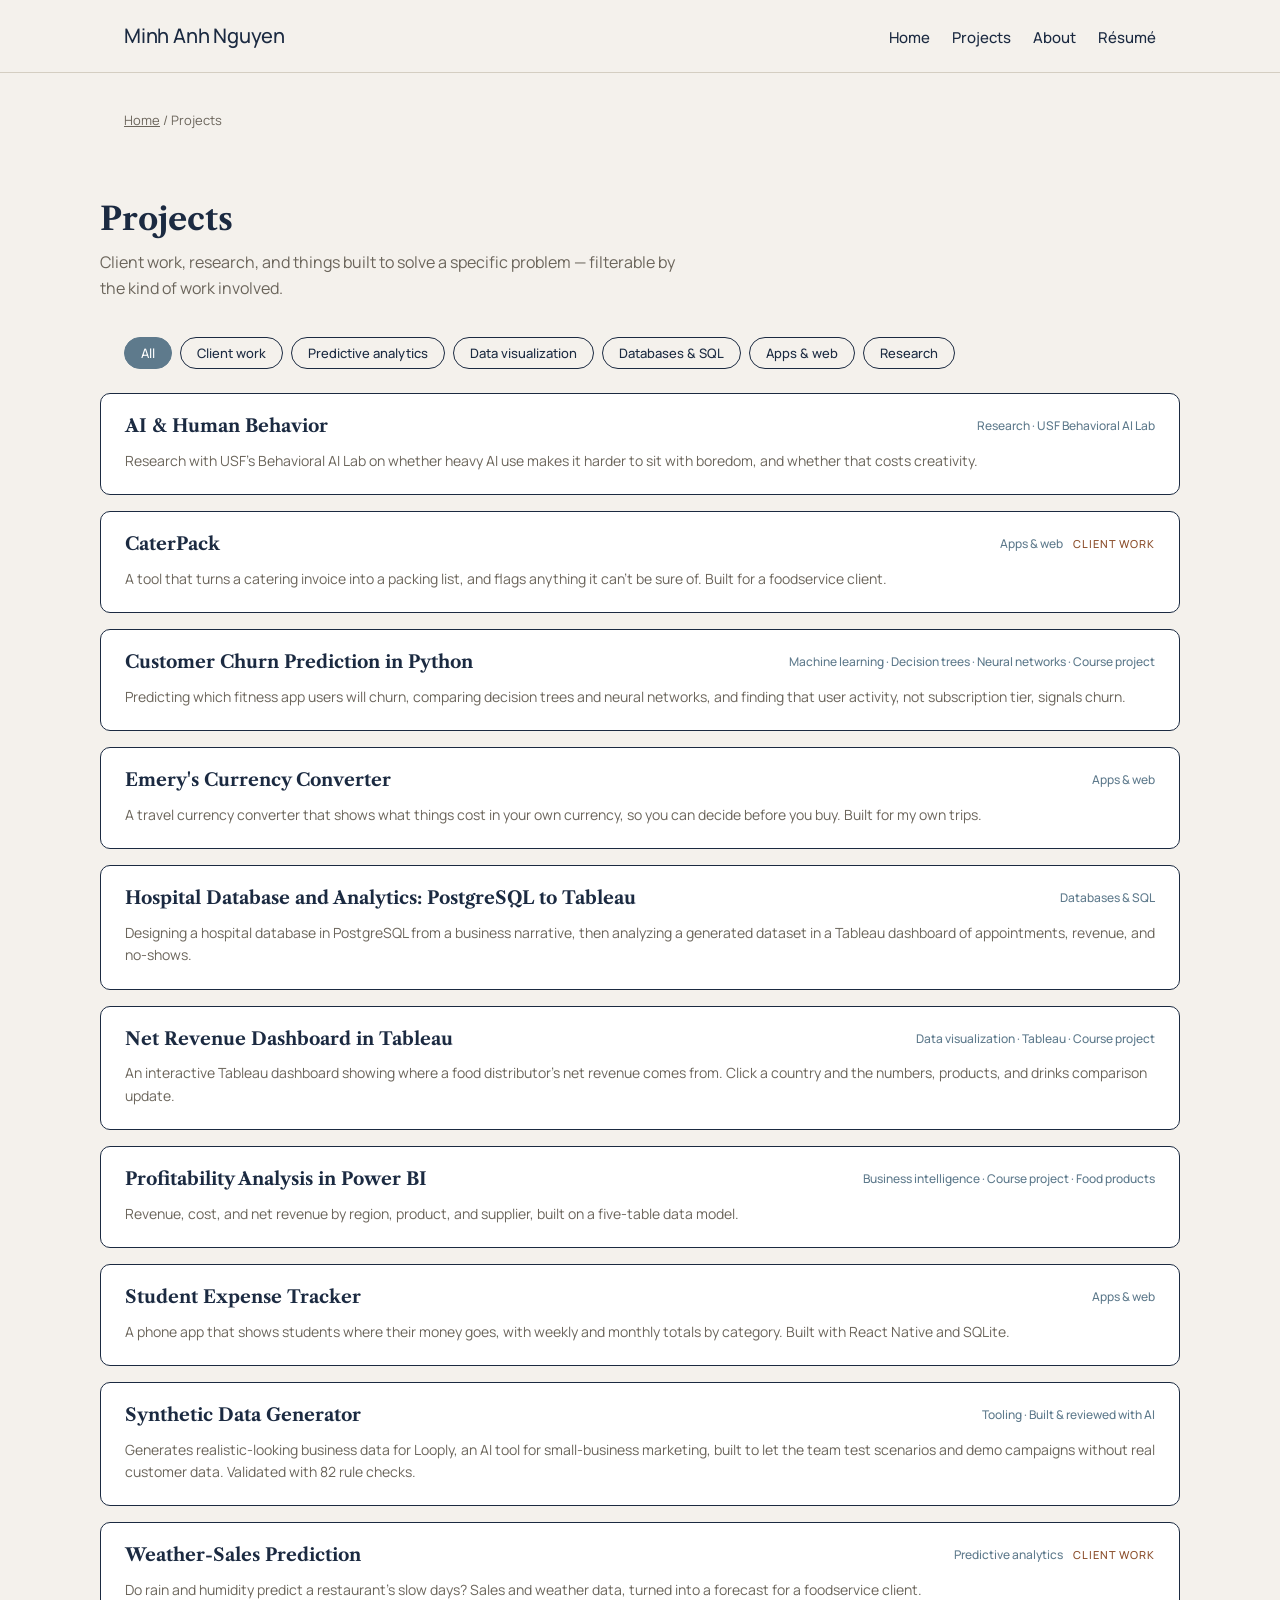
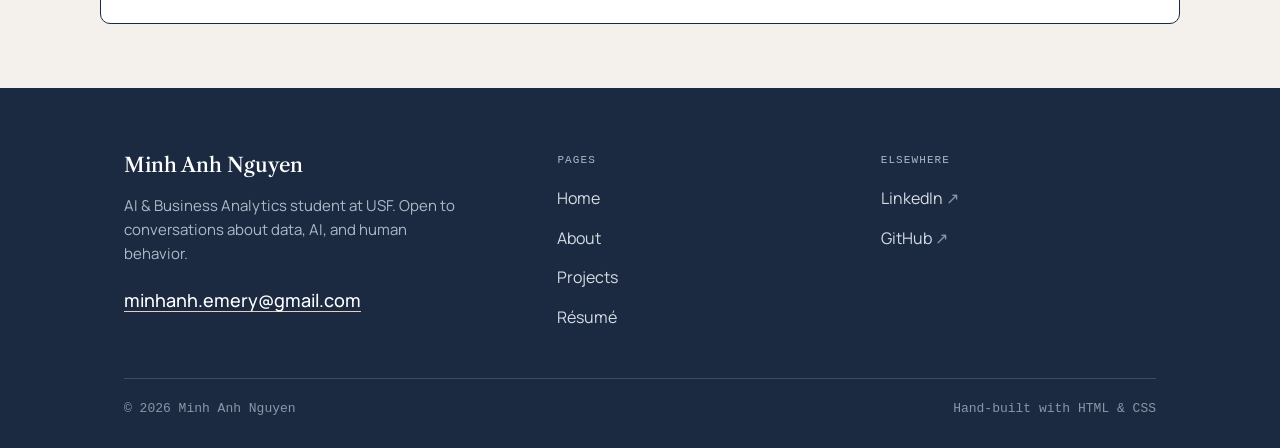
==== commit 4f155901: "edit" ====
--- a/projects.html
+++ b/projects.html
@@ -16,9 +16,10 @@
     <div class="nav__inner">
       <a href="index.html" class="wordmark">Minh Anh Nguyen</a>
       <div class="nav__links">
+        <a href="index.html">Home</a>
         <a href="projects.html">Projects</a>
         <a href="index.html#about">About</a>
-        <a href="resume.pdf">Resume</a>
+        <a href="resume.pdf">Résumé</a>
       </div>
     </div>
   </nav>
@@ -35,6 +36,7 @@
   <div class="wrap">
     <div class="filters" role="group" aria-label="Filter projects">
       <button class="toggle is-active" data-filter="all" type="button">All</button>
+      <button class="toggle" data-filter="client" type="button">Client work</button>
       <button class="toggle" data-filter="predictive" type="button">Predictive analytics</button>
       <button class="toggle" data-filter="dataviz" type="button">Data visualization</button>
       <button class="toggle" data-filter="database" type="button">Databases &amp; SQL</button>
@@ -45,16 +47,16 @@
 
   <div class="wrap project-list" id="projectList">
 
-    <div class="project-row" data-cat="research">
-      <h2 class="project-row__title">AI &amp; human decision-making</h2>
+    <a class="project-row" href="projects/ai-human-behavior.html" data-cat="research">
+      <h2 class="project-row__title">AI &amp; Human Behavior</h2>
       <p class="project-row__meta">Research · USF Behavioral AI Lab</p>
-      <p class="project-row__desc">Experimental research on how AI systems subtly influence the decisions people make. Case study coming soon.</p>
-    </div>
+      <p class="project-row__desc">Research with USF's Behavioral AI Lab on whether heavy AI use makes it harder to sit with boredom, and whether that costs creativity.</p>
+    </a>
 
-    <a class="project-row" href="projects/caterpack.html" data-cat="app">
+    <a class="project-row" href="projects/caterpack.html" data-cat="client app">
       <h2 class="project-row__title">CaterPack</h2>
-      <p class="project-row__meta">Apps &amp; web · Client work</p>
-      <p class="project-row__desc">A tool that turns a catering invoice into a packing list, and flags anything it can't be sure of. Built for a food service client.</p>
+      <p class="project-row__meta">Apps &amp; web <span class="client-tag">Client work</span></p>
+      <p class="project-row__desc">A tool that turns a catering invoice into a packing list, and flags anything it can't be sure of. Built for a foodservice client.</p>
     </a>
 
     <a class="project-row" href="projects/churn-prediction.html" data-cat="predictive">
@@ -74,12 +76,6 @@
       <p class="project-row__meta">Databases &amp; SQL</p>
       <p class="project-row__desc">Designing a hospital database in PostgreSQL from a business narrative, then analyzing a generated dataset in a Tableau dashboard of appointments, revenue, and no-shows.</p>
     </a>
-
-    <div class="project-row" data-cat="app">
-      <h2 class="project-row__title">Mochi Room</h2>
-      <p class="project-row__meta">Apps &amp; web</p>
-      <p class="project-row__desc">Case study coming soon.</p>
-    </div>
 
     <a class="project-row" href="projects/tableau-dashboard.html" data-cat="dataviz">
       <h2 class="project-row__title">Net Revenue Dashboard in Tableau</h2>
@@ -105,17 +101,43 @@
       <p class="project-row__desc">Generates realistic-looking business data for Looply, an AI tool for small-business marketing, built to let the team test scenarios and demo campaigns without real customer data. Validated with 82 rule checks.</p>
     </a>
 
-    <a class="project-row" href="projects/weather-sales.html" data-cat="predictive">
+    <a class="project-row" href="projects/weather-sales.html" data-cat="client predictive">
       <h2 class="project-row__title">Weather-Sales Prediction</h2>
-      <p class="project-row__meta">Predictive analytics · Client work</p>
-      <p class="project-row__desc">A regression model that found rain and humidity — not temperature — drive lobster roll demand at a four-location seafood restaurant. Delivered to the client, who is evaluating a rollout across all four locations.</p>
+      <p class="project-row__meta">Predictive analytics <span class="client-tag">Client work</span></p>
+      <p class="project-row__desc">Do rain and humidity predict a restaurant's slow days? Sales and weather data, turned into a forecast for a foodservice client.</p>
     </a>
 
   </div>
 
-  <footer class="footer">
+  <footer class="foot">
     <div class="wrap">
-      <p>Minh Anh Nguyen · <a href="mailto:minhanh.emery@gmail.com">minhanh.emery@gmail.com</a> · <a href="resume.pdf">Resume</a></p>
+      <div class="foot-grid">
+        <div class="foot-brand">
+          <p class="foot-name">Minh Anh Nguyen</p>
+          <p class="foot-blurb">AI &amp; Business Analytics student at USF. Open to conversations about data, AI, and human behavior.</p>
+          <a class="foot-email" href="mailto:minhanh.emery@gmail.com">minhanh.emery@gmail.com</a>
+        </div>
+        <nav class="foot-col" aria-label="Footer pages">
+          <p class="foot-label">Pages</p>
+          <ul class="foot-links">
+            <li><a href="index.html">Home</a></li>
+            <li><a href="index.html#about">About</a></li>
+            <li><a href="projects.html">Projects</a></li>
+            <li><a href="resume.pdf">Résumé</a></li>
+          </ul>
+        </nav>
+        <div class="foot-col">
+          <p class="foot-label">Elsewhere</p>
+          <ul class="foot-links">
+            <li><a href="https://www.linkedin.com/in/minhanh-emery/" target="_blank" rel="noopener">LinkedIn <span class="foot-ext" aria-hidden="true">↗</span></a></li>
+            <li><a href="https://github.com/minhanh-ng" target="_blank" rel="noopener">GitHub <span class="foot-ext" aria-hidden="true">↗</span></a></li>
+          </ul>
+        </div>
+      </div>
+      <div class="foot-bottom">
+        <p>© 2026 Minh Anh Nguyen</p>
+        <p>Hand-built with HTML &amp; CSS</p>
+      </div>
     </div>
   </footer>
 
--- a/styles.css
+++ b/styles.css
@@ -90,7 +90,6 @@
 section:last-of-type { border-bottom: none; }
 
 .section-title { font-size: 26px; margin: 0 0 28px; }
-.section-lede { font-size: 14px; color: #4A5568; margin: -18px 0 24px; }
 
 
 /* Filter toggle buttons (projects page) */
@@ -145,7 +144,15 @@
   transform: scale(1);
   transform-origin: 50% 50%;
 }
-.intro-school { margin: 20px 0 0; }
+/* Portrait and school lines side by side */
+.intro-id { display: flex; align-items: center; gap: 18px; margin-bottom: 28px; }
+.intro-id > .intro-portrait { flex: none; }
+.intro-school {
+  margin: 0;
+  min-width: 0;
+  border-left: 1px solid #D4CEC2;
+  padding-left: 18px;
+}
 .intro-school__name {
   display: block;
   font-size: 13px;
@@ -201,9 +208,18 @@
   color: #8A4C29;
 }
 .intro-skill:nth-child(2) .intro-skill__big { white-space: nowrap; }
-.intro-skill__caption { display: block; font-size: 13px; color: #5E7A8C; margin-top: 2px; }
+.intro-skill__caption { display: block; font-size: 13px; color: #5E7A8C; margin-top: 2px; white-space: nowrap; }
 .intro-skill:focus-visible { outline: 2px solid #1B2A41; outline-offset: 3px; }
-.intro-buttons { display: flex; flex-wrap: wrap; gap: 14px; margin-top: 44px; }
+.intro-buttons { display: flex; flex-wrap: wrap; align-items: center; gap: 14px; margin-top: 44px; }
+.intro-talk { font-size: 16px; font-weight: 500; color: #8A4C29; text-decoration: none; }
+.intro-talk:hover { color: #8A4C29; text-decoration: underline; }
+.intro-talk:focus-visible { outline: 2px solid #1B2A41; outline-offset: 3px; }
+/* Current page in the nav (home page) */
+.nav__links a.intro-nav-current {
+  border-bottom: 2px solid #8A4C29;
+  padding-bottom: 4px;
+  margin-bottom: -6px; /* keeps the nav the same height as on other pages */
+}
 .intro-btn-secondary {
   display: inline-block;
   padding: 12px 22px;
@@ -326,8 +342,14 @@
   /* "Python · R · SQL" stays on one line; smaller size so it fits its column */
   .intro-skill__big { font-size: 16px; }
 }
-@media (max-width: 860px) {
+@media (max-width: 989px) {
+  /* one column below 990px, where the skills strip no longer fits on one line per item */
   .intro-grid { grid-template-columns: 1fr; }
+}
+@media (max-width: 360px) {
+  /* too narrow for side by side: text goes under the portrait */
+  .intro-id { flex-direction: column; align-items: flex-start; }
+  .intro-school { border-left: none; padding-left: 0; }
 }
 @media (max-width: 560px) {
   .intro-skills { grid-template-columns: 1fr; row-gap: 12px; }
@@ -353,36 +375,74 @@
 .cta-contact__links a { color: var(--steel); text-decoration: underline; }
 
 /* ==========================================================================
-   Featured work
-   ========================================================================== */
-.cards {
-  display: grid;
-  grid-template-columns: repeat(2, 1fr);
-  gap: 20px;
-}
-.card {
-  background: var(--card);
-  border: 1px solid var(--navy);
-  border-radius: var(--radius-card);
-  padding: 24px;
-  display: flex;
-  flex-direction: column;
-  gap: 10px;
-}
-.card:hover { text-decoration: none; }
-a.card:hover .card__title { color: var(--steel); }
-.card__title {
+   Selected work (home page)
+   ========================================================================== */
+.work-list { list-style: none; margin: 0; padding: 0; counter-reset: work; }
+.work-row {
+  position: relative;
+  counter-increment: work;
+  display: grid;
+  grid-template-columns: 48px minmax(0, 1fr) minmax(0, 1.3fr) 32px;
+  column-gap: 24px;
+  align-items: center;
+  padding: 24px 0;
+  border-top: 1px solid #D4CEC2;
+  transition: background-color 0.15s ease;
+}
+/* display: grid above would override the hidden attribute, so restore it; hidden rows aren't counted */
+.work-row[hidden] { display: none; }
+.work-row:last-child { border-bottom: 1px solid #D4CEC2; }
+/* Two-digit number from the counter, hidden from screen readers (the "/ ''" part) */
+.work-row::before {
+  content: counter(work, decimal-leading-zero);
+  content: counter(work, decimal-leading-zero) / "";
+  font-family: ui-monospace, "SF Mono", Menlo, Consolas, monospace;
+  font-size: 12px;
+  color: #8B7F6B;
+}
+.work-row__label {
+  margin: 0;
+  font-size: 11px;
+  font-weight: 500;
+  text-transform: uppercase;
+  letter-spacing: 0.08em;
+  color: #8A4C29;
+}
+.work-row__title {
+  margin: 4px 0 0;
   font-family: var(--serif);
-  font-weight: 700;
-  font-size: 19px;
-  margin: 0;
-  color: var(--navy);
-}
-.card__desc {
-  font-size: 14px;
-  color: var(--gray);
-  margin: 0;
-  flex: 1;
+  font-size: 22px;
+  font-weight: 500;
+  line-height: 1.25;
+  color: #1B2A41;
+}
+.work-row__link { color: #1B2A41; transition: color 0.15s ease; }
+.work-row__link:hover { text-decoration: none; }
+.work-row__link::after { content: ""; position: absolute; inset: 0; }
+.work-row__link:focus-visible { outline: none; }
+.work-row__desc { margin: 0; font-size: 15px; line-height: 1.55; color: #4A5568; }
+.work-row__arrow { display: inline-block; font-size: 20px; color: #8A4C29; transition: transform 0.15s ease; }
+/* Hover and keyboard focus on a row */
+.work-row:hover,
+.work-row:has(.work-row__link:focus-visible) { background: #FBF7EC; }
+.work-row:hover .work-row__link,
+.work-row:has(.work-row__link:focus-visible) .work-row__link { color: #8A4C29; }
+.work-row:has(.work-row__link:focus-visible) { outline: 2px solid #1B2A41; outline-offset: 2px; }
+@media (prefers-reduced-motion: no-preference) {
+  .work-row:hover .work-row__arrow,
+  .work-row:has(.work-row__link:focus-visible) .work-row__arrow { transform: translateX(4px); }
+}
+.work-all { margin: 24px 0 0; font-size: 14px; font-weight: 500; }
+.work-all a { color: #8A4C29; }
+@media (max-width: 699px) {
+  /* One column: number and label share the first line, everything else stacks under them */
+  .work-row { grid-template-columns: auto minmax(0, 1fr); column-gap: 12px; align-items: baseline; }
+  .work-row__main { display: contents; }
+  .work-row__title,
+  .work-row__desc,
+  .work-row__arrow { grid-column: 1 / -1; justify-self: start; }
+  .work-row__desc { margin-top: 8px; }
+  .work-row__arrow { margin-top: 6px; }
 }
 
 
@@ -410,7 +470,6 @@
 /* ==========================================================================
    Skills (home page)
    ========================================================================== */
-.skills-heading { font-family: var(--serif); font-size: 24px; font-weight: 500; color: var(--navy); margin: 0 0 20px; }
 .skills-rows { display: flex; flex-direction: column; gap: 12px; }
 .skills-row {
   background: var(--card);
@@ -461,15 +520,97 @@
 .about__text p:last-child { margin-bottom: 0; }
 
 /* ==========================================================================
-   Footer
-   ========================================================================== */
-.footer {
-  padding: 36px 0;
+   Footer (dark, every page)
+   ========================================================================== */
+.foot {
+  background: #1B2A41;
+  color: #F4F1EC;
+  padding: 64px 0 28px;
+}
+.foot p { margin: 0; }
+.foot-grid {
+  display: grid;
+  grid-template-columns: minmax(0, 1.4fr) minmax(0, 1fr) minmax(0, 1fr);
+  gap: 48px;
+}
+.foot-name {
+  font-family: var(--serif);
+  font-size: 20px;
+  font-weight: 500;
+  line-height: 1.3;
+  color: #FFFFFF;
+}
+.foot .foot-blurb { margin-top: 16px; max-width: 340px; font-size: 15px; line-height: 1.6; color: #AEB9C7; }
+.foot-email {
+  display: inline-block;
+  margin-top: 20px;
+  font-size: 18px;
+  font-weight: 500;
+  color: #FFFFFF;
+  text-decoration: underline;
+  text-decoration-color: #E7CDBB;
+  text-decoration-thickness: 1px;
+  text-underline-offset: 4px;
+}
+.foot-email:hover { color: #E7CDBB; }
+.foot-label {
+  font-family: ui-monospace, "SF Mono", Menlo, Consolas, monospace;
+  font-size: 11px;
+  text-transform: uppercase;
+  letter-spacing: 0.1em;
+  color: #AEB9C7;
+}
+.foot-links {
+  list-style: none;
+  margin: 16px 0 0;
+  padding: 0;
+  display: flex;
+  flex-direction: column;
+  gap: 14px;
+}
+.foot-links a { font-size: 16px; color: #D6DCE4; text-decoration: none; transition: color 0.15s ease; }
+.foot-links a:hover { color: #FFFFFF; text-decoration: none; }
+.foot-ext { color: #8B97A8; }
+.foot a:focus-visible { outline: 2px solid #E7CDBB; outline-offset: 3px; }
+.foot-bottom {
+  margin-top: 48px;
+  padding-top: 20px;
+  border-top: 1px solid rgba(255, 255, 255, 0.16);
+  display: flex;
+  flex-wrap: wrap;
+  justify-content: space-between;
+  gap: 8px 24px;
+  font-family: ui-monospace, "SF Mono", Menlo, Consolas, monospace;
   font-size: 13px;
-  color: var(--gray);
-  border-top: 1px solid var(--navy);
-}
-.footer a { color: var(--gray); text-decoration: underline; }
+  color: #8B97A8;
+}
+@media (max-width: 759px) {
+  .foot-grid { grid-template-columns: 1fr; gap: 36px; }
+}
+
+/* Social icon boxes under the About photo */
+.social-col { width: max-content; max-width: 100%; }
+.social-links { display: flex; justify-content: center; gap: 12px; margin-top: 16px; }
+.social-link {
+  display: flex;
+  align-items: center;
+  justify-content: center;
+  width: 52px;
+  height: 52px;
+  background: #FFFFFF;
+  border: 1px solid #D4CEC2;
+  border-radius: 12px;
+  color: #1B2A41;
+  transition: border-color 0.15s ease, color 0.15s ease, transform 0.15s ease;
+}
+.social-link:hover,
+.social-link:focus-visible { border-color: #8A4C29; color: #8A4C29; }
+.social-link:focus-visible { outline: 2px solid #1B2A41; outline-offset: 2px; }
+.social-link svg { display: block; width: 22px; height: 22px; }
+@media (prefers-reduced-motion: no-preference) {
+  .social-link:hover,
+  .social-link:focus-visible { transform: translateY(-2px); }
+}
 
 /* ==========================================================================
    Projects index page
@@ -503,6 +644,16 @@
 .project-row__title { font-family: var(--serif); font-weight: 700; font-size: 18px; margin: 0; }
 .project-row__meta { font-size: 12px; font-weight: 500; color: var(--steel); margin: 0; }
 .project-row__desc { font-size: 14px; color: var(--gray); margin: 6px 0 0; grid-column: 1 / -1; }
+
+/* Client work tag on project cards */
+.client-tag {
+  margin-left: 8px;
+  font-size: 11px;
+  font-weight: 500;
+  text-transform: uppercase;
+  letter-spacing: 0.08em;
+  color: #8A4C29;
+}
 
 /* ==========================================================================
    Case study page
@@ -834,6 +985,11 @@
 .case__body .tab-crosslink { font-size: 14px; font-weight: 500; margin: 4px 0 0; }
 .tab-crosslink a { color: #8A4C29; }
 
+/* Research page: reading column */
+.res-col { max-width: 728px; } /* 680px of text plus the 24px side padding */
+.case__body.res-col { padding-top: 28px; }
+.case__body.res-col p { line-height: 1.7; margin: 0 0 18px; }
+
 /* Schema diagram (inline SVG) */
 .schema { margin: 0; }
 .schema svg { display: block; width: 100%; height: auto; }
@@ -904,7 +1060,6 @@
    Responsive
    ========================================================================== */
 @media (max-width: 820px) {
-  .cards { grid-template-columns: 1fr; }
   .case__title { font-size: 28px; }
   .about__grid { grid-template-columns: 1fr; gap: 24px; }
   .about__portrait { width: 190px; height: 238px; }
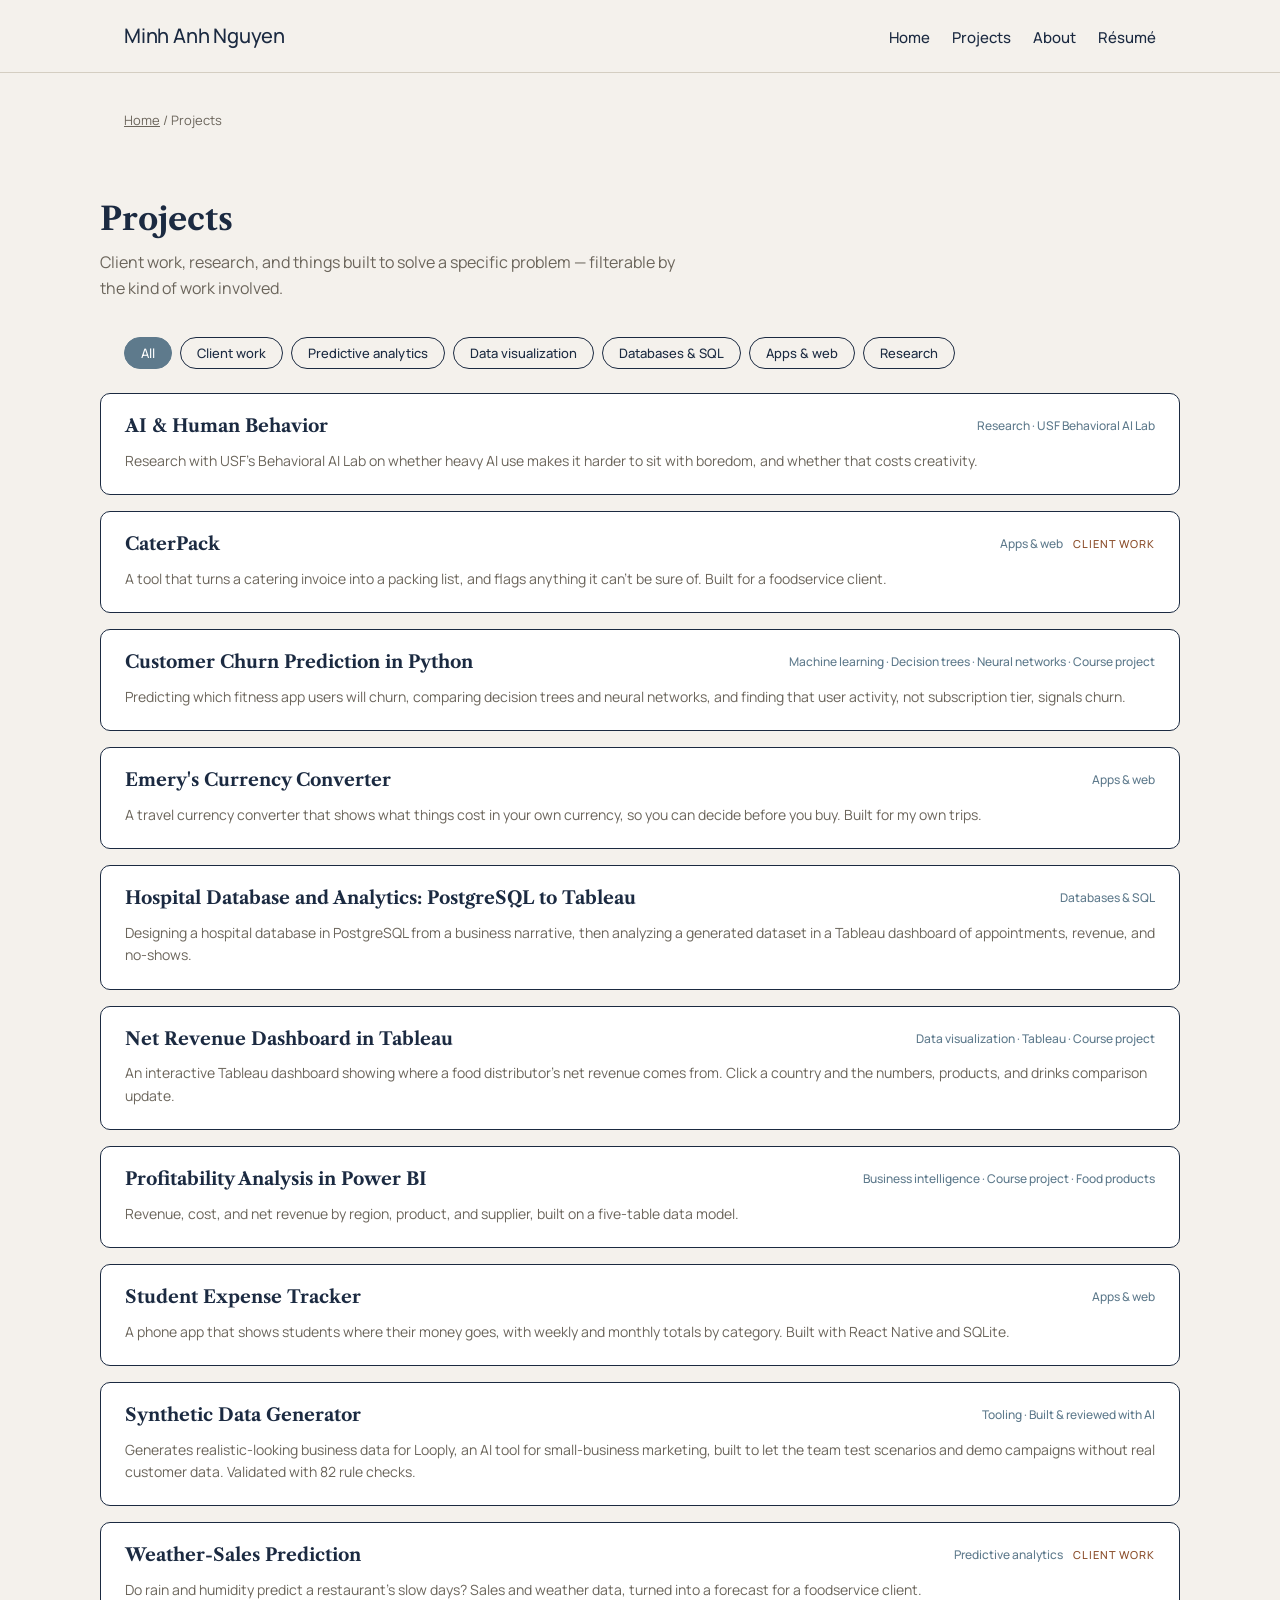
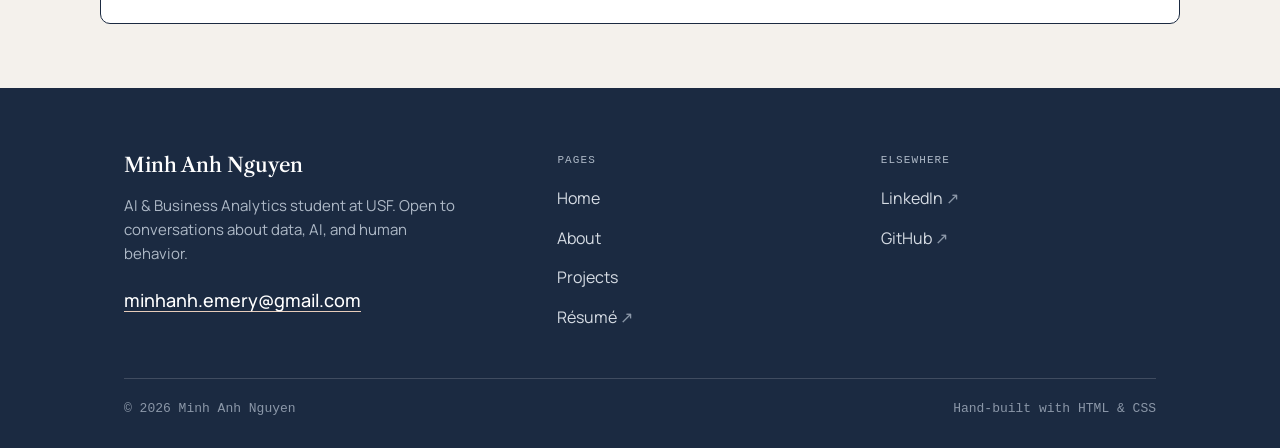
==== commit b5eeb0f2: "final touches" ====
--- a/projects.html
+++ b/projects.html
@@ -5,6 +5,9 @@
   <meta name="viewport" content="width=device-width, initial-scale=1.0">
   <title>Projects — Minh Anh Nguyen</title>
   <meta name="description" content="A full index of Minh Anh Nguyen's analytics, database, app, and research projects.">
+  <link rel="icon" href="images/favicon.ico" sizes="32x32">
+  <link rel="icon" href="images/favicon.svg" type="image/svg+xml">
+  <link rel="apple-touch-icon" href="images/apple-touch-icon.png">
   <link rel="preconnect" href="https://fonts.googleapis.com">
   <link rel="preconnect" href="https://fonts.gstatic.com" crossorigin>
   <link rel="stylesheet" href="https://fonts.googleapis.com/css2?family=Libre+Caslon+Text:wght@400;700&family=Manrope:wght@400;500&display=swap">
@@ -19,7 +22,7 @@
         <a href="index.html">Home</a>
         <a href="projects.html">Projects</a>
         <a href="index.html#about">About</a>
-        <a href="resume.pdf">Résumé</a>
+        <a href="resume.pdf" target="_blank" rel="noopener noreferrer">Résumé</a>
       </div>
     </div>
   </nav>
@@ -123,7 +126,7 @@
             <li><a href="index.html">Home</a></li>
             <li><a href="index.html#about">About</a></li>
             <li><a href="projects.html">Projects</a></li>
-            <li><a href="resume.pdf">Résumé</a></li>
+            <li><a href="resume.pdf" target="_blank" rel="noopener noreferrer">Résumé <span class="foot-ext" aria-hidden="true">↗</span></a></li>
           </ul>
         </nav>
         <div class="foot-col">
--- a/styles.css
+++ b/styles.css
@@ -171,11 +171,25 @@
 }
 .intro-name {
   font-family: var(--serif);
-  font-size: clamp(34px, 4.6vw, 52px);
+  font-size: clamp(28px, 3.3vw, 42px);
   font-weight: 500;
   line-height: 1.1;
   color: #1B2A41;
   margin: 20px 0 0;
+}
+/* Nickname in the hero name; scoped to .intro-name so the heading's own styles can't override it */
+.intro-name .name-nick {
+  font-size: 0.6em;
+  font-weight: 400;
+  color: #5E7A8C;
+  margin: 0 0.1em;
+  vertical-align: baseline;
+}
+@media (min-width: 600px) {
+  .intro-name { white-space: nowrap; }
+}
+@media (max-width: 599px) {
+  .intro-name { font-size: clamp(26px, 8vw, 34px); }
 }
 .intro-statement {
   font-family: var(--serif);
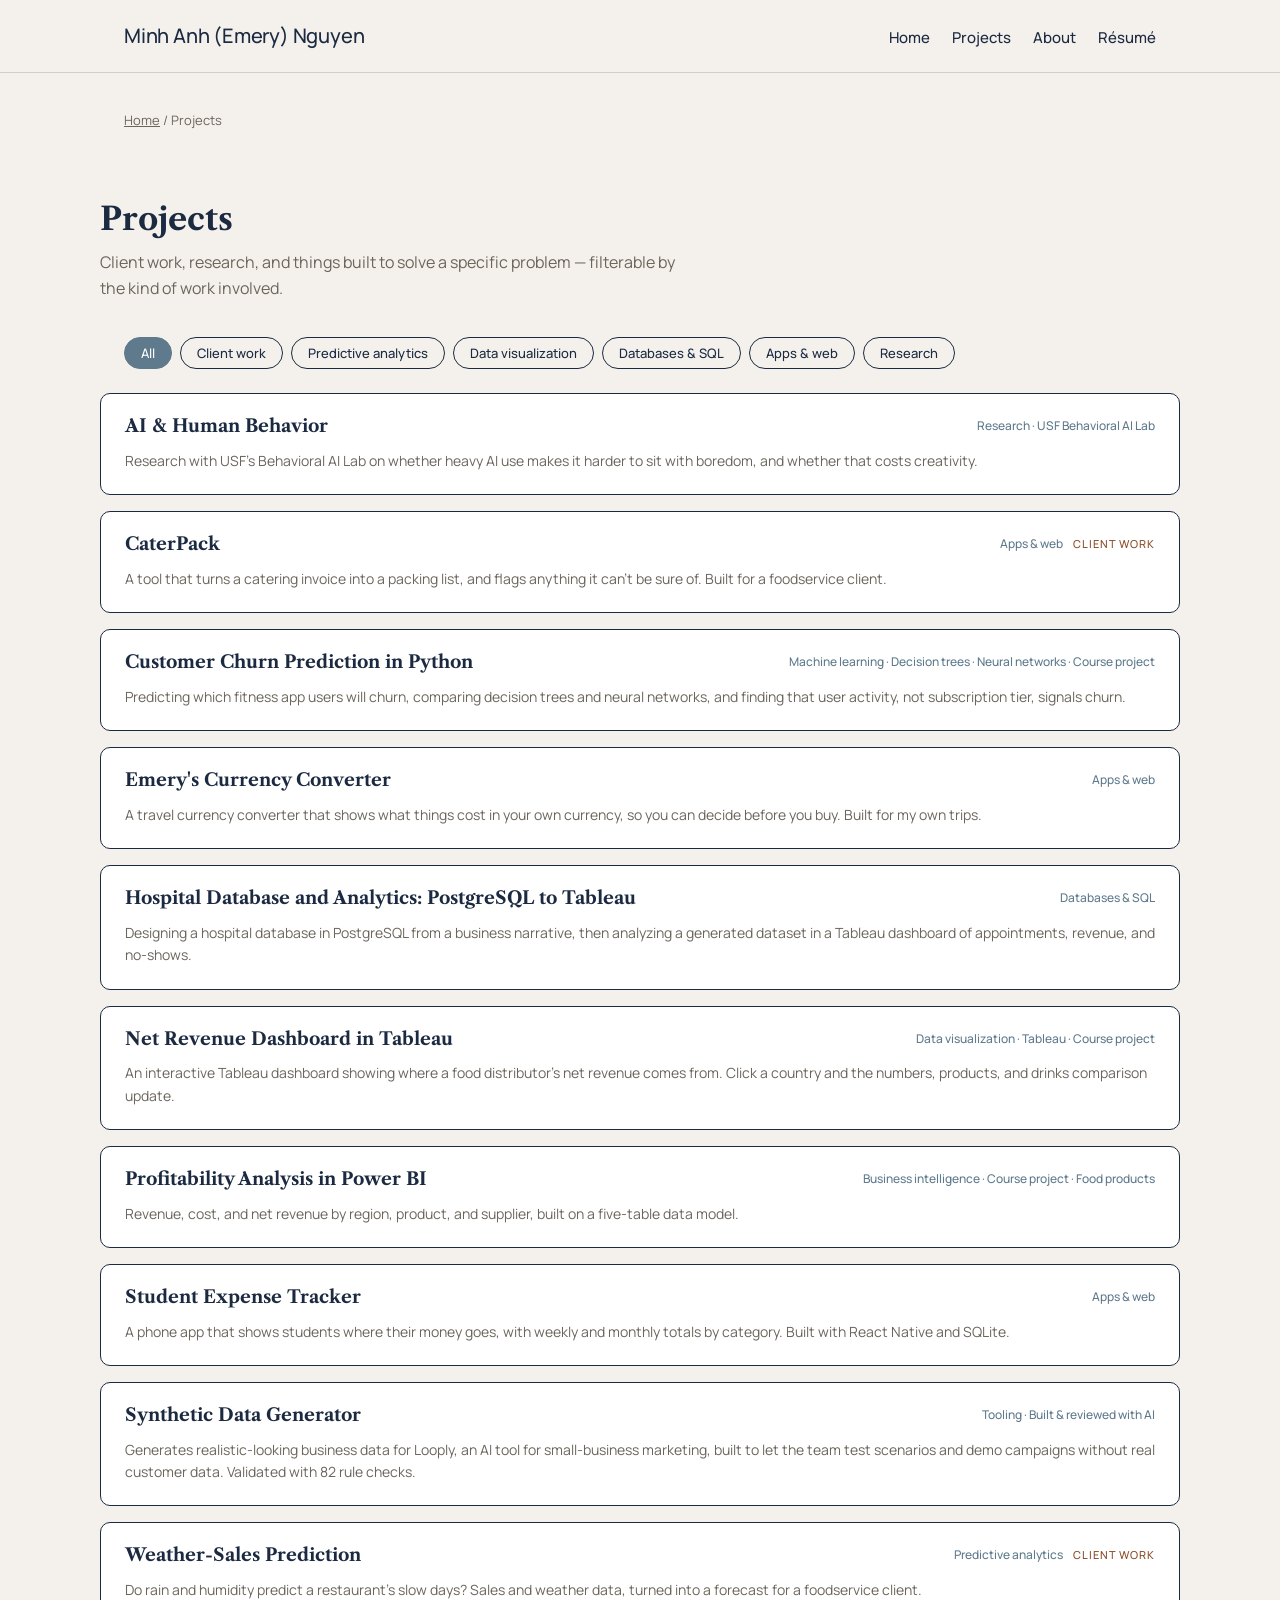
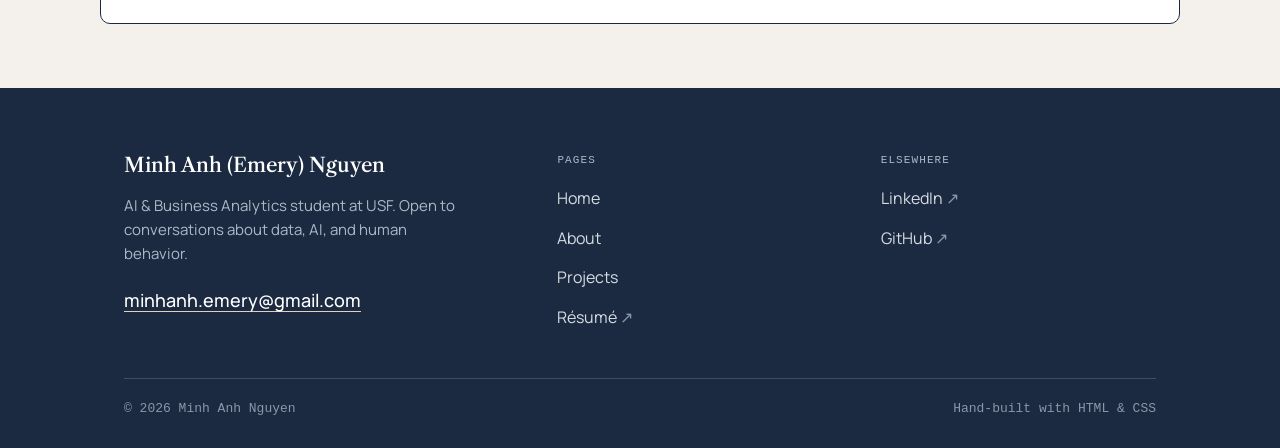
==== commit 68459f7a: "edited header" ====
--- a/projects.html
+++ b/projects.html
@@ -17,7 +17,7 @@
 
   <nav class="nav">
     <div class="nav__inner">
-      <a href="index.html" class="wordmark">Minh Anh Nguyen</a>
+      <a href="index.html" class="wordmark">Minh Anh <span class="name-nick">(Emery)</span> Nguyen</a>
       <div class="nav__links">
         <a href="index.html">Home</a>
         <a href="projects.html">Projects</a>
@@ -116,7 +116,7 @@
     <div class="wrap">
       <div class="foot-grid">
         <div class="foot-brand">
-          <p class="foot-name">Minh Anh Nguyen</p>
+          <p class="foot-name">Minh Anh <span class="name-nick">(Emery)</span> Nguyen</p>
           <p class="foot-blurb">AI &amp; Business Analytics student at USF. Open to conversations about data, AI, and human behavior.</p>
           <a class="foot-email" href="mailto:minhanh.emery@gmail.com">minhanh.emery@gmail.com</a>
         </div>
--- a/styles.css
+++ b/styles.css
@@ -177,13 +177,13 @@
   color: #1B2A41;
   margin: 20px 0 0;
 }
-/* Nickname in the hero name; scoped to .intro-name so the heading's own styles can't override it */
-.intro-name .name-nick {
-  font-size: 0.6em;
-  font-weight: 400;
-  color: #5E7A8C;
-  margin: 0 0.1em;
-  vertical-align: baseline;
+/* Nickname: looks exactly like the rest of the name (header and footer) */
+.name-nick {
+  font-size: inherit;
+  font-weight: inherit;
+  color: inherit;
+  letter-spacing: inherit;
+  margin: 0;
 }
 @media (min-width: 600px) {
   .intro-name { white-space: nowrap; }
